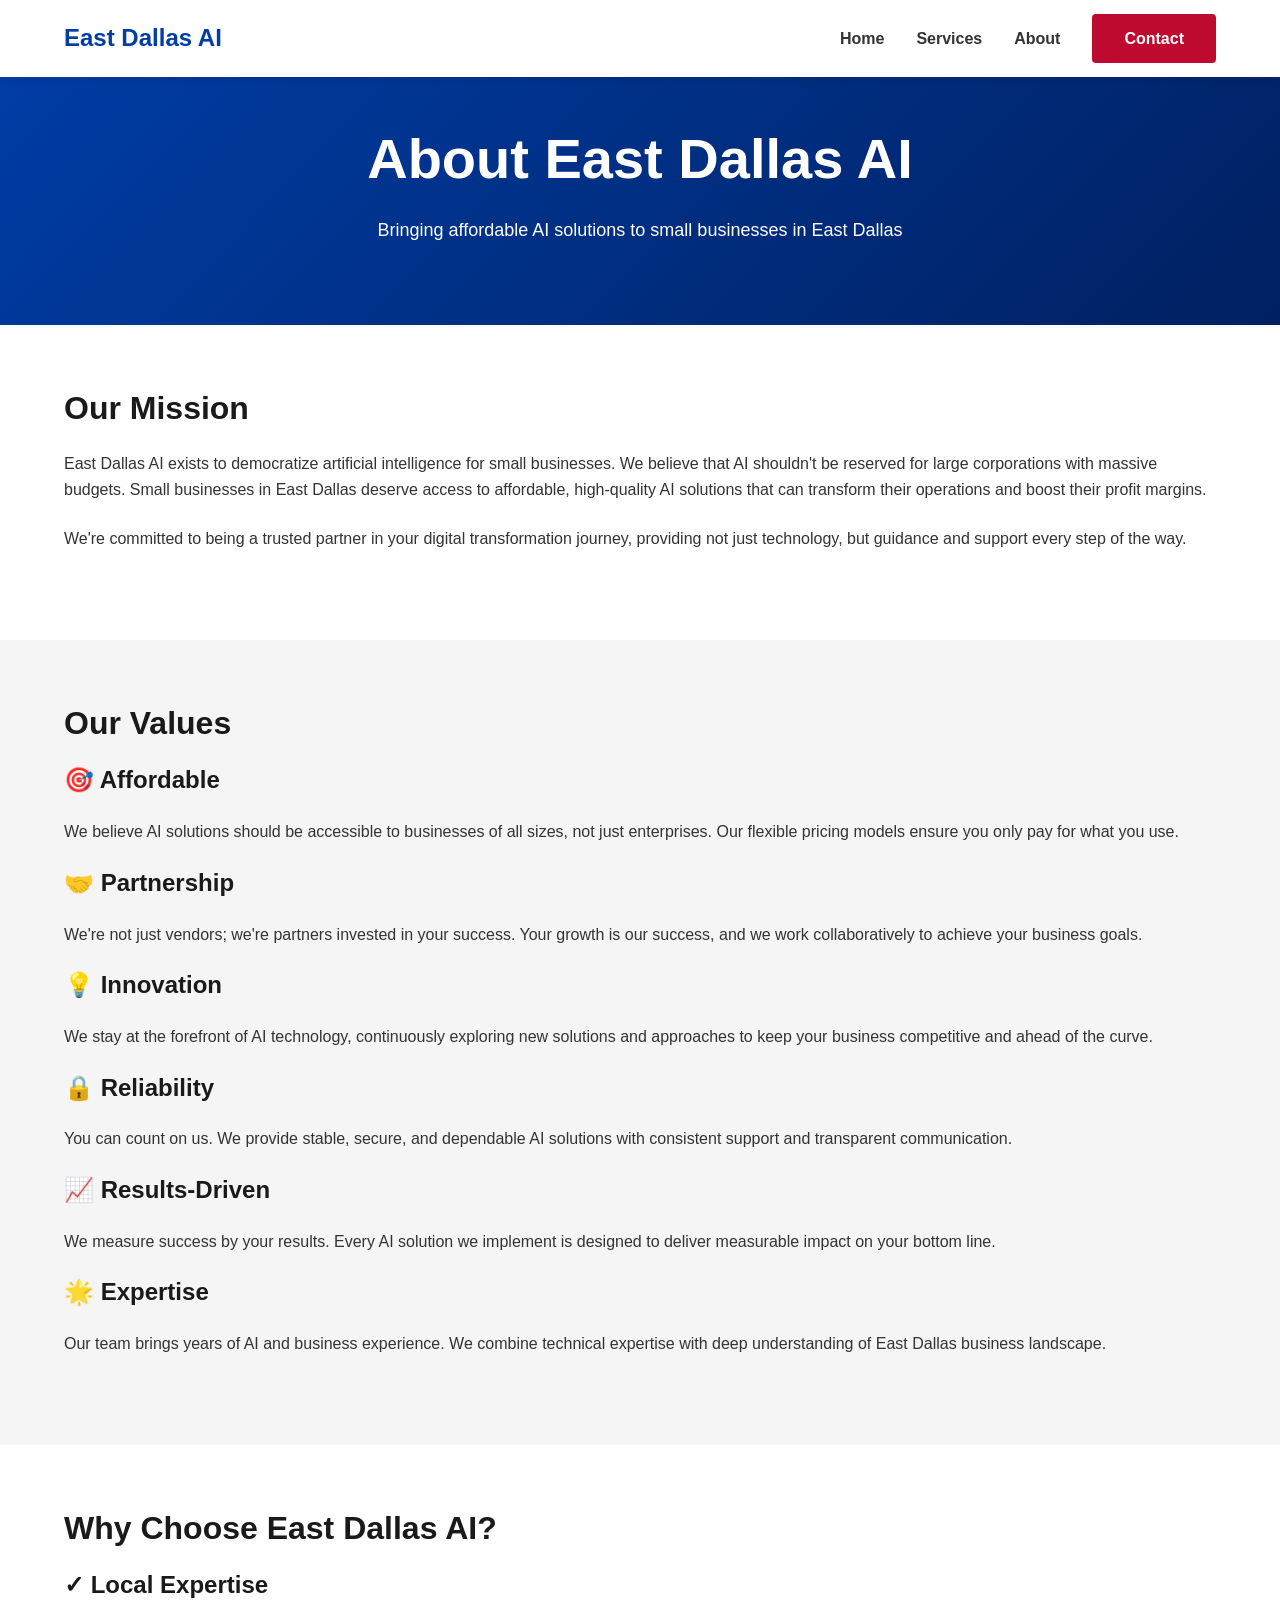
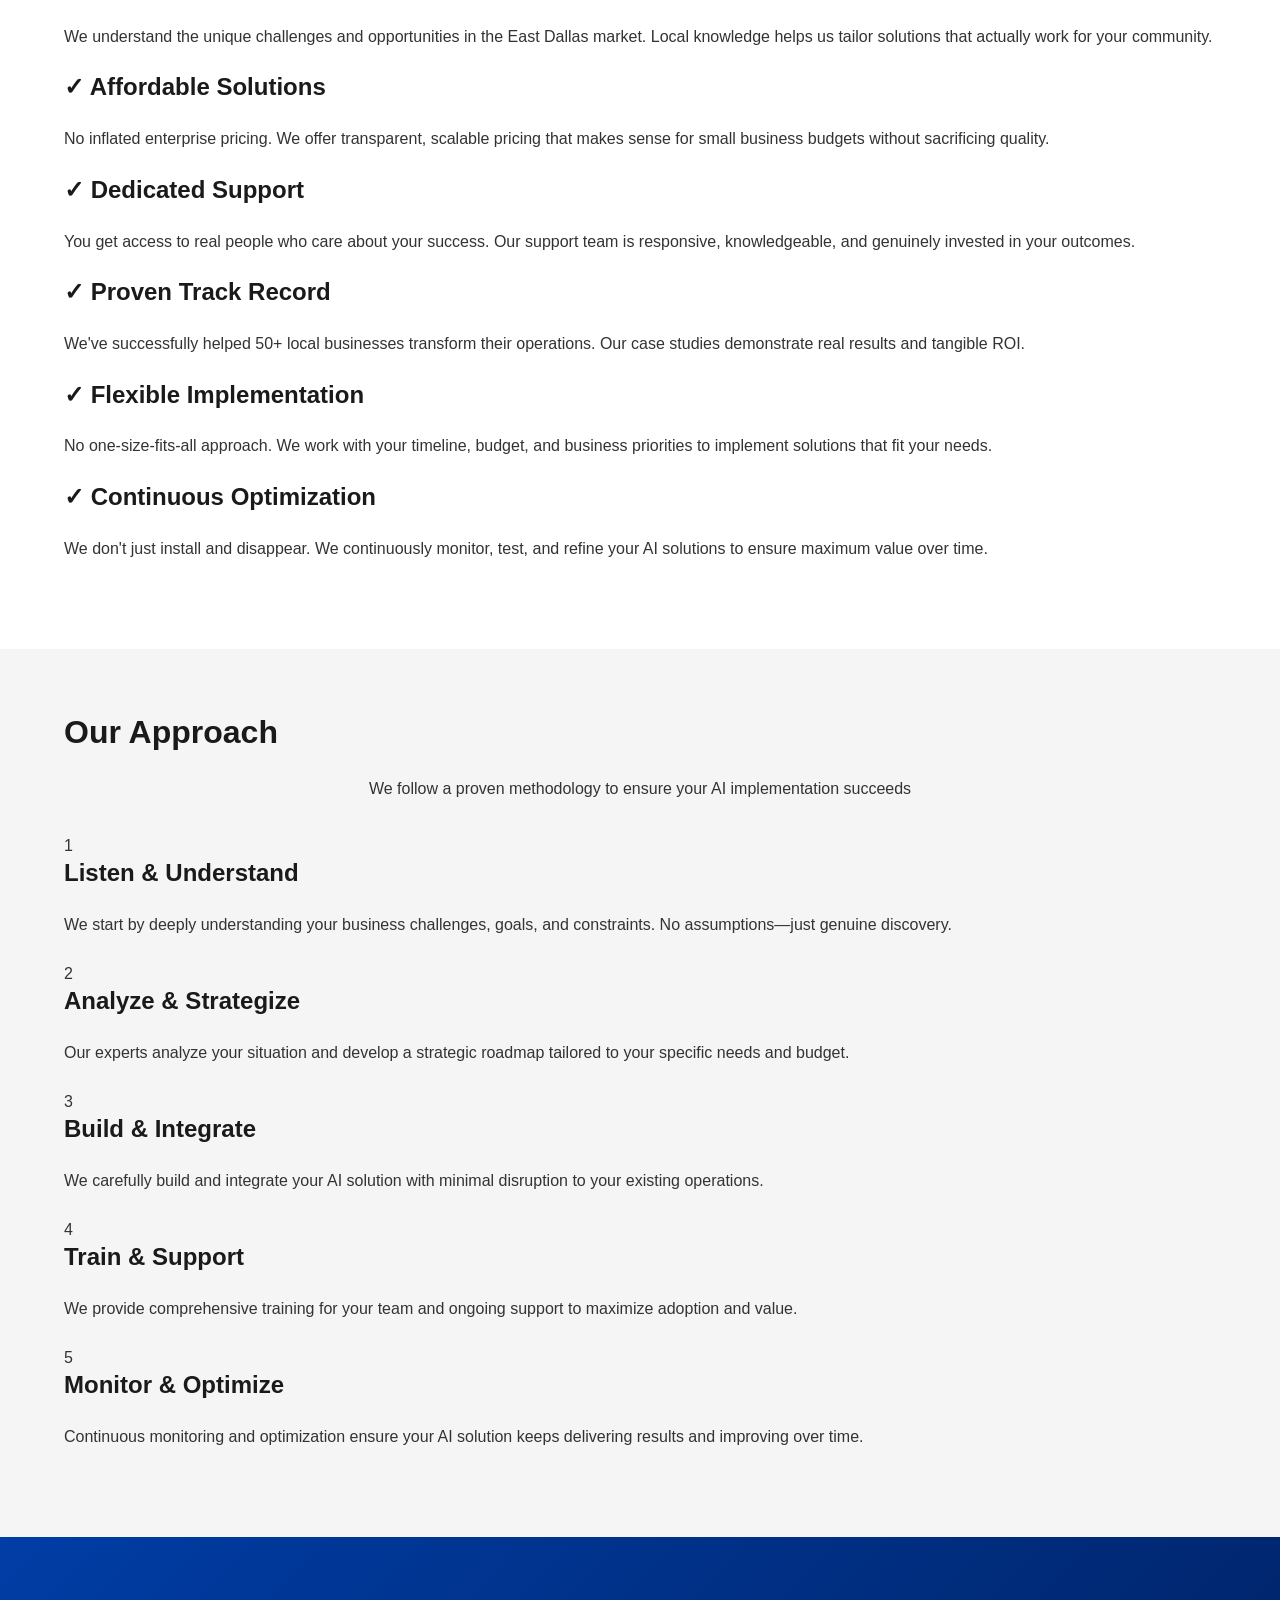
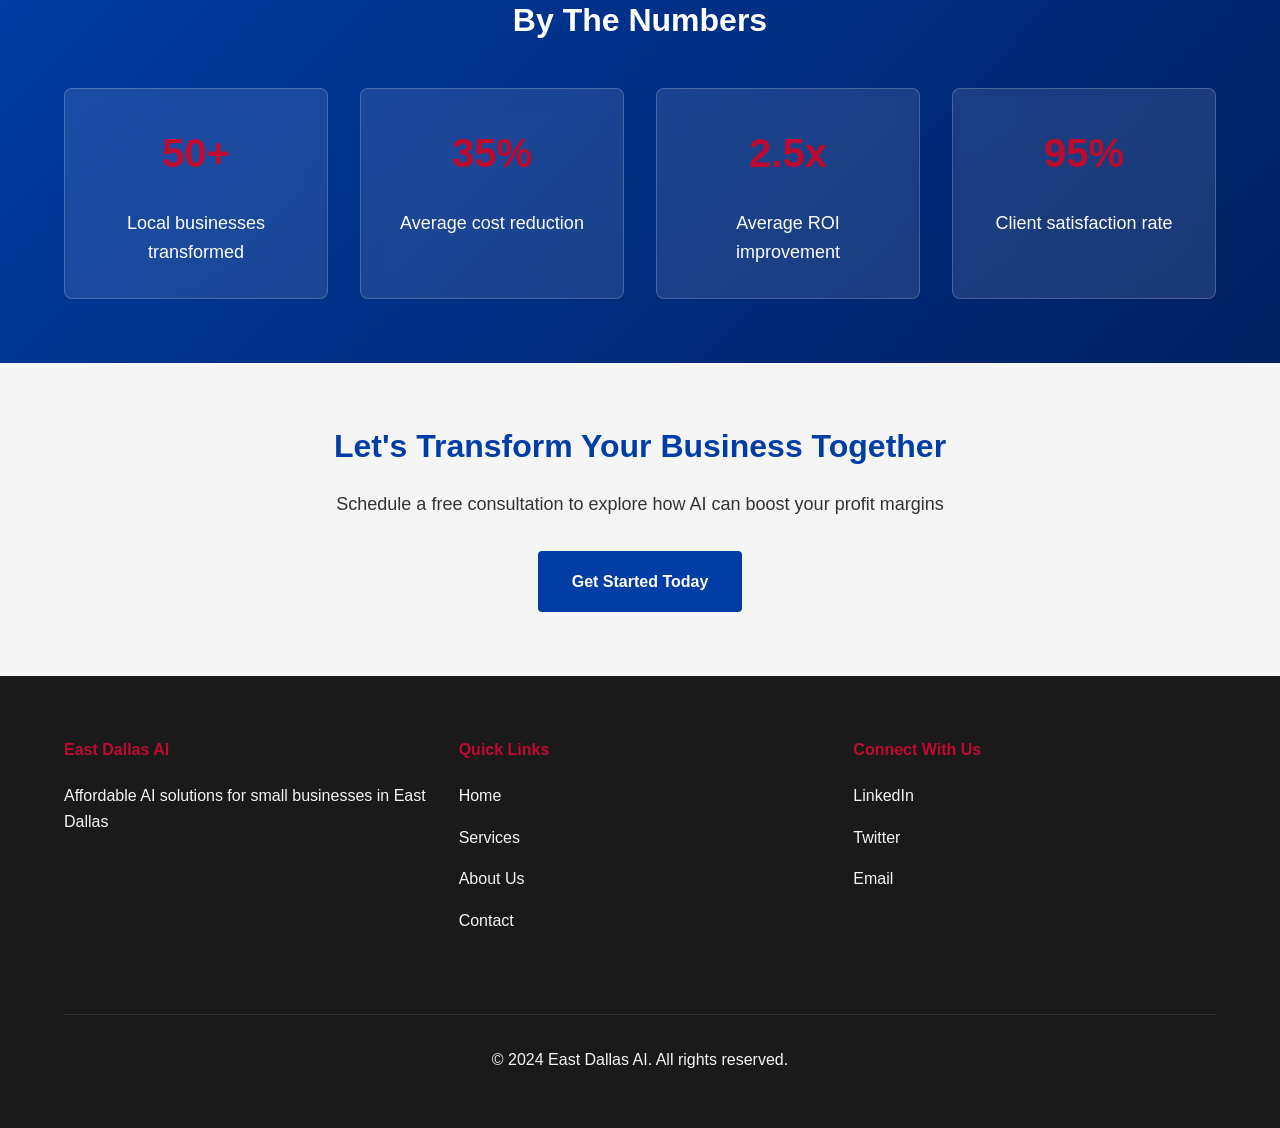
==== docs/about.html @ 92801e05 "Create About Us page with mission, values, and process" ====
<!DOCTYPE html>
<html lang="en">
<head>
    <meta charset="UTF-8">
    <meta name="viewport" content="width=device-width, initial-scale=1.0">
    <title>About Us - East Dallas AI</title>
    <link rel="stylesheet" href="styles.css">
</head>
<body>
    <!-- Navigation -->
    <nav class="navbar">
        <div class="container">
            <div class="nav-wrapper">
                <div class="logo">
                    <h1>East Dallas AI</h1>
                </div>
                <button class="mobile-toggle" id="mobileToggle">☰</button>
                <ul class="nav-links" id="navLinks">
                    <li><a href="index.html">Home</a></li>
                    <li><a href="services.html">Services</a></li>
                    <li><a href="about.html">About</a></li>
                    <li><a href="contact.html" class="cta-link">Contact</a></li>
                </ul>
            </div>
        </div>
    </nav>

    <!-- About Header -->
    <section class="hero" style="padding: 3rem 0;">
        <div class="container">
            <div class="hero-content">
                <h1>About East Dallas AI</h1>
                <p>Bringing affordable AI solutions to small businesses in East Dallas</p>
            </div>
        </div>
    </section>

    <!-- Mission Section -->
    <section class="about-section">
        <div class="container">
            <h2>Our Mission</h2>
            <p>East Dallas AI exists to democratize artificial intelligence for small businesses. We believe that AI shouldn't be reserved for large corporations with massive budgets. Small businesses in East Dallas deserve access to affordable, high-quality AI solutions that can transform their operations and boost their profit margins.</p>
            <p>We're committed to being a trusted partner in your digital transformation journey, providing not just technology, but guidance and support every step of the way.</p>
        </div>
    </section>

    <!-- Values Section -->
    <section class="about-section" style="background-color: #F5F5F5;">
        <div class="container">
            <h2>Our Values</h2>
            <div class="values-grid">
                <div class="value-card">
                    <h3>🎯 Affordable</h3>
                    <p>We believe AI solutions should be accessible to businesses of all sizes, not just enterprises. Our flexible pricing models ensure you only pay for what you use.</p>
                </div>

                <div class="value-card">
                    <h3>🤝 Partnership</h3>
                    <p>We're not just vendors; we're partners invested in your success. Your growth is our success, and we work collaboratively to achieve your business goals.</p>
                </div>

                <div class="value-card">
                    <h3>💡 Innovation</h3>
                    <p>We stay at the forefront of AI technology, continuously exploring new solutions and approaches to keep your business competitive and ahead of the curve.</p>
                </div>

                <div class="value-card">
                    <h3>🔒 Reliability</h3>
                    <p>You can count on us. We provide stable, secure, and dependable AI solutions with consistent support and transparent communication.</p>
                </div>

                <div class="value-card">
                    <h3>📈 Results-Driven</h3>
                    <p>We measure success by your results. Every AI solution we implement is designed to deliver measurable impact on your bottom line.</p>
                </div>

                <div class="value-card">
                    <h3>🌟 Expertise</h3>
                    <p>Our team brings years of AI and business experience. We combine technical expertise with deep understanding of East Dallas business landscape.</p>
                </div>
            </div>
        </div>
    </section>

    <!-- Why Choose Us Section -->
    <section class="about-section">
        <div class="container">
            <h2>Why Choose East Dallas AI?</h2>
            
            <div class="comparison-grid">
                <div class="comparison-item">
                    <h3>✓ Local Expertise</h3>
                    <p>We understand the unique challenges and opportunities in the East Dallas market. Local knowledge helps us tailor solutions that actually work for your community.</p>
                </div>

                <div class="comparison-item">
                    <h3>✓ Affordable Solutions</h3>
                    <p>No inflated enterprise pricing. We offer transparent, scalable pricing that makes sense for small business budgets without sacrificing quality.</p>
                </div>

                <div class="comparison-item">
                    <h3>✓ Dedicated Support</h3>
                    <p>You get access to real people who care about your success. Our support team is responsive, knowledgeable, and genuinely invested in your outcomes.</p>
                </div>

                <div class="comparison-item">
                    <h3>✓ Proven Track Record</h3>
                    <p>We've successfully helped 50+ local businesses transform their operations. Our case studies demonstrate real results and tangible ROI.</p>
                </div>

                <div class="comparison-item">
                    <h3>✓ Flexible Implementation</h3>
                    <p>No one-size-fits-all approach. We work with your timeline, budget, and business priorities to implement solutions that fit your needs.</p>
                </div>

                <div class="comparison-item">
                    <h3>✓ Continuous Optimization</h3>
                    <p>We don't just install and disappear. We continuously monitor, test, and refine your AI solutions to ensure maximum value over time.</p>
                </div>
            </div>
        </div>
    </section>

    <!-- Our Process Section -->
    <section class="about-section" style="background-color: #F5F5F5;">
        <div class="container">
            <h2>Our Approach</h2>
            <p style="text-align: center; margin-bottom: 2rem;">We follow a proven methodology to ensure your AI implementation succeeds</p>
            
            <div class="process-detailed">
                <div class="process-step">
                    <div class="process-number">1</div>
                    <h3>Listen & Understand</h3>
                    <p>We start by deeply understanding your business challenges, goals, and constraints. No assumptions—just genuine discovery.</p>
                </div>

                <div class="process-step">
                    <div class="process-number">2</div>
                    <h3>Analyze & Strategize</h3>
                    <p>Our experts analyze your situation and develop a strategic roadmap tailored to your specific needs and budget.</p>
                </div>

                <div class="process-step">
                    <div class="process-number">3</div>
                    <h3>Build & Integrate</h3>
                    <p>We carefully build and integrate your AI solution with minimal disruption to your existing operations.</p>
                </div>

                <div class="process-step">
                    <div class="process-number">4</div>
                    <h3>Train & Support</h3>
                    <p>We provide comprehensive training for your team and ongoing support to maximize adoption and value.</p>
                </div>

                <div class="process-step">
                    <div class="process-number">5</div>
                    <h3>Monitor & Optimize</h3>
                    <p>Continuous monitoring and optimization ensure your AI solution keeps delivering results and improving over time.</p>
                </div>
            </div>
        </div>
    </section>

    <!-- Statistics Section -->
    <section class="impact" style="background: linear-gradient(135deg, var(--color-primary) 0%, #002060 100%);">
        <div class="container">
            <h2 style="color: white; text-align: center;">By The Numbers</h2>
            
            <div class="impact-grid">
                <div class="impact-card">
                    <div class="impact-stat">50+</div>
                    <p>Local businesses transformed</p>
                </div>

                <div class="impact-card">
                    <div class="impact-stat">35%</div>
                    <p>Average cost reduction</p>
                </div>

                <div class="impact-card">
                    <div class="impact-stat">2.5x</div>
                    <p>Average ROI improvement</p>
                </div>

                <div class="impact-card">
                    <div class="impact-stat">95%</div>
                    <p>Client satisfaction rate</p>
                </div>
            </div>
        </div>
    </section>

    <!-- CTA Section -->
    <section class="cta">
        <div class="container">
            <h2>Let's Transform Your Business Together</h2>
            <p>Schedule a free consultation to explore how AI can boost your profit margins</p>
            <a href="contact.html" class="btn btn-secondary">Get Started Today</a>
        </div>
    </section>

    <!-- Footer -->
    <footer class="footer">
        <div class="container">
            <div class="footer-content">
                <div class="footer-section">
                    <h4>East Dallas AI</h4>
                    <p>Affordable AI solutions for small businesses in East Dallas</p>
                </div>

                <div class="footer-section">
                    <h4>Quick Links</h4>
                    <ul>
                        <li><a href="index.html">Home</a></li>
                        <li><a href="services.html">Services</a></li>
                        <li><a href="about.html">About Us</a></li>
                        <li><a href="contact.html">Contact</a></li>
                    </ul>
                </div>

                <div class="footer-section">
                    <h4>Connect With Us</h4>
                    <ul>
                        <li><a href="#">LinkedIn</a></li>
                        <li><a href="#">Twitter</a></li>
                        <li><a href="#">Email</a></li>
                    </ul>
                </div>
            </div>
            <div class="footer-bottom">
                <p>&copy; 2024 East Dallas AI. All rights reserved.</p>
            </div>
        </div>
    </footer>

    <script src="script.js"></script>
</body>
</html>
---- docs/styles.css ----
/* ===========================
   Global Styles & Variables
   =========================== */

:root {
    --color-primary: #003DA5;      /* Texas Blue */
    --color-accent: #BF0A30;       /* Texas Red */
    --color-light: #F5F5F5;        /* Off White */
    --color-white: #FFFFFF;
    --color-dark: #1A1A1A;
    --color-text: #333333;
    --color-border: #E0E0E0;
    
    --spacing-xs: 0.5rem;
    --spacing-sm: 1rem;
    --spacing-md: 1.5rem;
    --spacing-lg: 2rem;
    --spacing-xl: 3rem;
    --spacing-2xl: 4rem;
    
    --font-sans: -apple-system, BlinkMacSystemFont, 'Segoe UI', Roboto, 'Helvetica Neue', Arial, sans-serif;
    --font-size-sm: 0.875rem;
    --font-size-base: 1rem;
    --font-size-lg: 1.125rem;
    --font-size-xl: 1.5rem;
    --font-size-2xl: 2rem;
    --font-size-3xl: 2.5rem;
    
    --transition: all 0.3s ease;
}

* {
    margin: 0;
    padding: 0;
    box-sizing: border-box;
}

html {
    scroll-behavior: smooth;
}

body {
    font-family: var(--font-sans);
    font-size: var(--font-size-base);
    line-height: 1.6;
    color: var(--color-text);
    background-color: var(--color-white);
}

/* ===========================
   Typography
   =========================== */

h1, h2, h3, h4, h5, h6 {
    font-weight: 700;
    line-height: 1.2;
    margin-bottom: var(--spacing-md);
    color: var(--color-dark);
}

h1 {
    font-size: var(--font-size-3xl);
}

h2 {
    font-size: var(--font-size-2xl);
}

h3 {
    font-size: var(--font-size-xl);
}

p {
    margin-bottom: var(--spacing-md);
}

a {
    color: var(--color-primary);
    text-decoration: none;
    transition: var(--transition);
}

a:hover {
    color: var(--color-accent);
}

/* ===========================
   Container & Layout
   =========================== */

.container {
    max-width: 1200px;
    margin: 0 auto;
    padding: 0 var(--spacing-md);
}

/* ===========================
   Navigation
   =========================== */

.navbar {
    background-color: var(--color-white);
    box-shadow: 0 2px 8px rgba(0, 0, 0, 0.1);
    position: sticky;
    top: 0;
    z-index: 1000;
}

.nav-wrapper {
    display: flex;
    justify-content: space-between;
    align-items: center;
    padding: var(--spacing-md) 0;
}

.logo h1 {
    font-size: var(--font-size-xl);
    color: var(--color-primary);
    margin: 0;
}

.nav-links {
    display: flex;
    list-style: none;
    gap: var(--spacing-lg);
}

.nav-links a {
    font-weight: 600;
    color: var(--color-text);
    transition: var(--transition);
}

.nav-links a:hover {
    color: var(--color-primary);
}

.nav-links .cta-link {
    background-color: var(--color-accent);
    color: var(--color-white);
    padding: var(--spacing-sm) var(--spacing-lg);
    border-radius: 4px;
    transition: var(--transition);
}

.nav-links .cta-link:hover {
    background-color: var(--color-primary);
    color: var(--color-white);
}

.mobile-toggle {
    display: none;
    background: none;
    border: none;
    font-size: var(--font-size-xl);
    cursor: pointer;
    color: var(--color-primary);
}

/* ===========================
   Hero Section
   =========================== */

.hero {
    background: linear-gradient(135deg, var(--color-primary) 0%, #002060 100%);
    color: var(--color-white);
    padding: var(--spacing-2xl) 0;
    text-align: center;
}

.hero-content h1 {
    color: var(--color-white);
    margin-bottom: var(--spacing-md);
    font-size: clamp(var(--font-size-2xl), 5vw, 3.5rem);
}

.hero-content p {
    font-size: var(--font-size-lg);
    margin-bottom: var(--spacing-lg);
    max-width: 600px;
    margin-left: auto;
    margin-right: auto;
}

/* ===========================
   Buttons
   =========================== */

.btn {
    display: inline-block;
    padding: var(--spacing-sm) var(--spacing-lg);
    border-radius: 4px;
    font-weight: 600;
    transition: var(--transition);
    cursor: pointer;
    border: 2px solid transparent;
    text-align: center;
}

.btn-primary {
    background-color: var(--color-accent);
    color: var(--color-white);
}

.btn-primary:hover {
    background-color: #A00828;
    transform: translateY(-2px);
}

.btn-secondary {
    background-color: var(--color-primary);
    color: var(--color-white);
}

.btn-secondary:hover {
    background-color: #002060;
    transform: translateY(-2px);
}

.btn-outline {
    border: 2px solid var(--color-primary);
    color: var(--color-primary);
    background-color: transparent;
}

.btn-outline:hover {
    background-color: var(--color-primary);
    color: var(--color-white);
}

/* ===========================
   Sections
   =========================== */

section {
    padding: var(--spacing-2xl) 0;
}

.section-subtitle {
    font-size: var(--font-size-lg);
    color: var(--color-primary);
    text-align: center;
    margin-bottom: var(--spacing-xl);
}

/* ===========================
   Solutions Section
   =========================== */

.solutions {
    background-color: var(--color-light);
}

.solutions h2 {
    text-align: center;
}

.solutions-grid {
    display: grid;
    grid-template-columns: repeat(auto-fit, minmax(260px, 1fr));
    gap: var(--spacing-lg);
    margin-top: var(--spacing-xl);
}

.solution-card {
    background-color: var(--color-white);
    padding: var(--spacing-lg);
    border-radius: 8px;
    box-shadow: 0 4px 12px rgba(0, 0, 0, 0.08);
    transition: var(--transition);
    border-top: 4px solid var(--color-primary);
}

.solution-card:hover {
    box-shadow: 0 8px 20px rgba(0, 0, 0, 0.12);
    transform: translateY(-4px);
}

.card-icon {
    font-size: 3rem;
    margin-bottom: var(--spacing-md);
}

.solution-card h3 {
    color: var(--color-primary);
}

.solution-card a {
    color: var(--color-accent);
    font-weight: 600;
    display: inline-block;
    margin-top: var(--spacing-md);
}

.solution-card a:hover {
    color: var(--color-primary);
}

/* ===========================
   How It Works Section
   =========================== */

.how-it-works {
    background-color: var(--color-white);
}

.how-it-works h2 {
    text-align: center;
}

.process-steps {
    display: flex;
    flex-wrap: wrap;
    justify-content: center;
    align-items: center;
    gap: var(--spacing-lg);
    margin-top: var(--spacing-xl);
}

.step {
    flex: 1;
    min-width: 200px;
    max-width: 250px;
    text-align: center;
    padding: var(--spacing-lg);
}

.step-number {
    display: inline-flex;
    align-items: center;
    justify-content: center;
    width: 60px;
    height: 60px;
    background-color: var(--color-primary);
    color: var(--color-white);
    border-radius: 50%;
    font-size: var(--font-size-2xl);
    font-weight: 700;
    margin-bottom: var(--spacing-md);
}

.step h3 {
    color: var(--color-primary);
    margin-bottom: var(--spacing-md);
}

.step-arrow {
    font-size: 2rem;
    color: var(--color-primary);
    display: none;
}

/* ===========================
   Impact Section
   =========================== */

.impact {
    background: linear-gradient(135deg, var(--color-primary) 0%, #002060 100%);
    color: var(--color-white);
}

.impact h2 {
    color: var(--color-white);
    text-align: center;
}

.impact .section-subtitle {
    color: var(--color-light);
}

.impact-grid {
    display: grid;
    grid-template-columns: repeat(auto-fit, minmax(220px, 1fr));
    gap: var(--spacing-lg);
    margin-top: var(--spacing-xl);
}

.impact-card {
    background-color: rgba(255, 255, 255, 0.1);
    padding: var(--spacing-lg);
    border-radius: 8px;
    text-align: center;
    border: 1px solid rgba(255, 255, 255, 0.2);
    backdrop-filter: blur(10px);
}

.impact-stat {
    font-size: 2.5rem;
    font-weight: 700;
    color: var(--color-accent);
    margin-bottom: var(--spacing-md);
}

.impact-card p {
    font-size: var(--font-size-lg);
    margin-bottom: 0;
}

/* ===========================
   CTA Section
   =========================== */

.cta {
    background-color: var(--color-light);
    text-align: center;
    padding: var(--spacing-2xl) 0;
}

.cta h2 {
    color: var(--color-primary);
}

.cta p {
    font-size: var(--font-size-lg);
    color: var(--color-text);
    margin-bottom: var(--spacing-lg);
}

/* ===========================
   Footer
   =========================== */

.footer {
    background-color: var(--color-dark);
    color: var(--color-light);
    padding: var(--spacing-2xl) 0 var(--spacing-lg);
}

.footer-content {
    display: grid;
    grid-template-columns: repeat(auto-fit, minmax(200px, 1fr));
    gap: var(--spacing-lg);
    margin-bottom: var(--spacing-2xl);
}

.footer-section h4 {
    color: var(--color-accent);
    margin-bottom: var(--spacing-md);
}

.footer-section ul {
    list-style: none;
}

.footer-section ul li {
    margin-bottom: var(--spacing-sm);
}

.footer-section a {
    color: var(--color-light);
    transition: var(--transition);
}

.footer-section a:hover {
    color: var(--color-accent);
}

.footer-bottom {
    border-top: 1px solid rgba(255, 255, 255, 0.1);
    padding-top: var(--spacing-lg);
    text-align: center;
    color: var(--color-light);
}

/* ===========================
   Forms
   =========================== */

.form-group {
    margin-bottom: var(--spacing-lg);
}

.form-group label {
    display: block;
    margin-bottom: var(--spacing-sm);
    font-weight: 600;
    color: var(--color-primary);
}

.form-group input,
.form-group textarea,
.form-group select {
    width: 100%;
    padding: var(--spacing-sm);
    border: 1px solid var(--color-border);
    border-radius: 4px;
    font-family: var(--font-sans);
    font-size: var(--font-size-base);
    transition: var(--transition);
}

.form-group input:focus,
.form-group textarea:focus,
.form-group select:focus {
    outline: none;
    border-color: var(--color-primary);
    box-shadow: 0 0 0 3px rgba(0, 61, 165, 0.1);
}

.form-group textarea {
    resize: vertical;
    min-height: 120px;
}

.form-container {
    max-width: 600px;
    margin: 0 auto;
}

/* ===========================
   Responsive Design
   =========================== */

@media (max-width: 768px) {
    .mobile-toggle {
        display: block;
    }

    .nav-links {
        display: none;
        position: absolute;
        top: 70px;
        left: 0;
        right: 0;
        flex-direction: column;
        background-color: var(--color-white);
        padding: var(--spacing-lg);
        box-shadow: 0 4px 12px rgba(0, 0, 0, 0.1);
        gap: var(--spacing-md);
    }

    .nav-links.active {
        display: flex;
    }

    .nav-links li {
        width: 100%;
    }

    .nav-links a {
        display: block;
        padding: var(--spacing-sm);
    }

    .nav-links .cta-link {
        text-align: center;
    }

    .hero-content h1 {
        font-size: var(--font-size-2xl);
    }

    .hero-content p {
        font-size: var(--font-size-base);
    }

    .process-steps {
        flex-direction: column;
    }

    .step-arrow {
        display: none;
    }

    .step {
        min-width: 100%;
        max-width: 100%;
    }

    section {
        padding: var(--spacing-xl) 0;
    }

    h1 {
        font-size: var(--font-size-2xl);
    }

    h2 {
        font-size: var(--font-size-xl);
    }
}

@media (max-width: 480px) {
    .container {
        padding: 0 var(--spacing-sm);
    }

    .solutions-grid {
        grid-template-columns: 1fr;
    }

    .impact-grid {
        grid-template-columns: 1fr;
    }

    .footer-content {
        grid-template-columns: 1fr;
    }
}
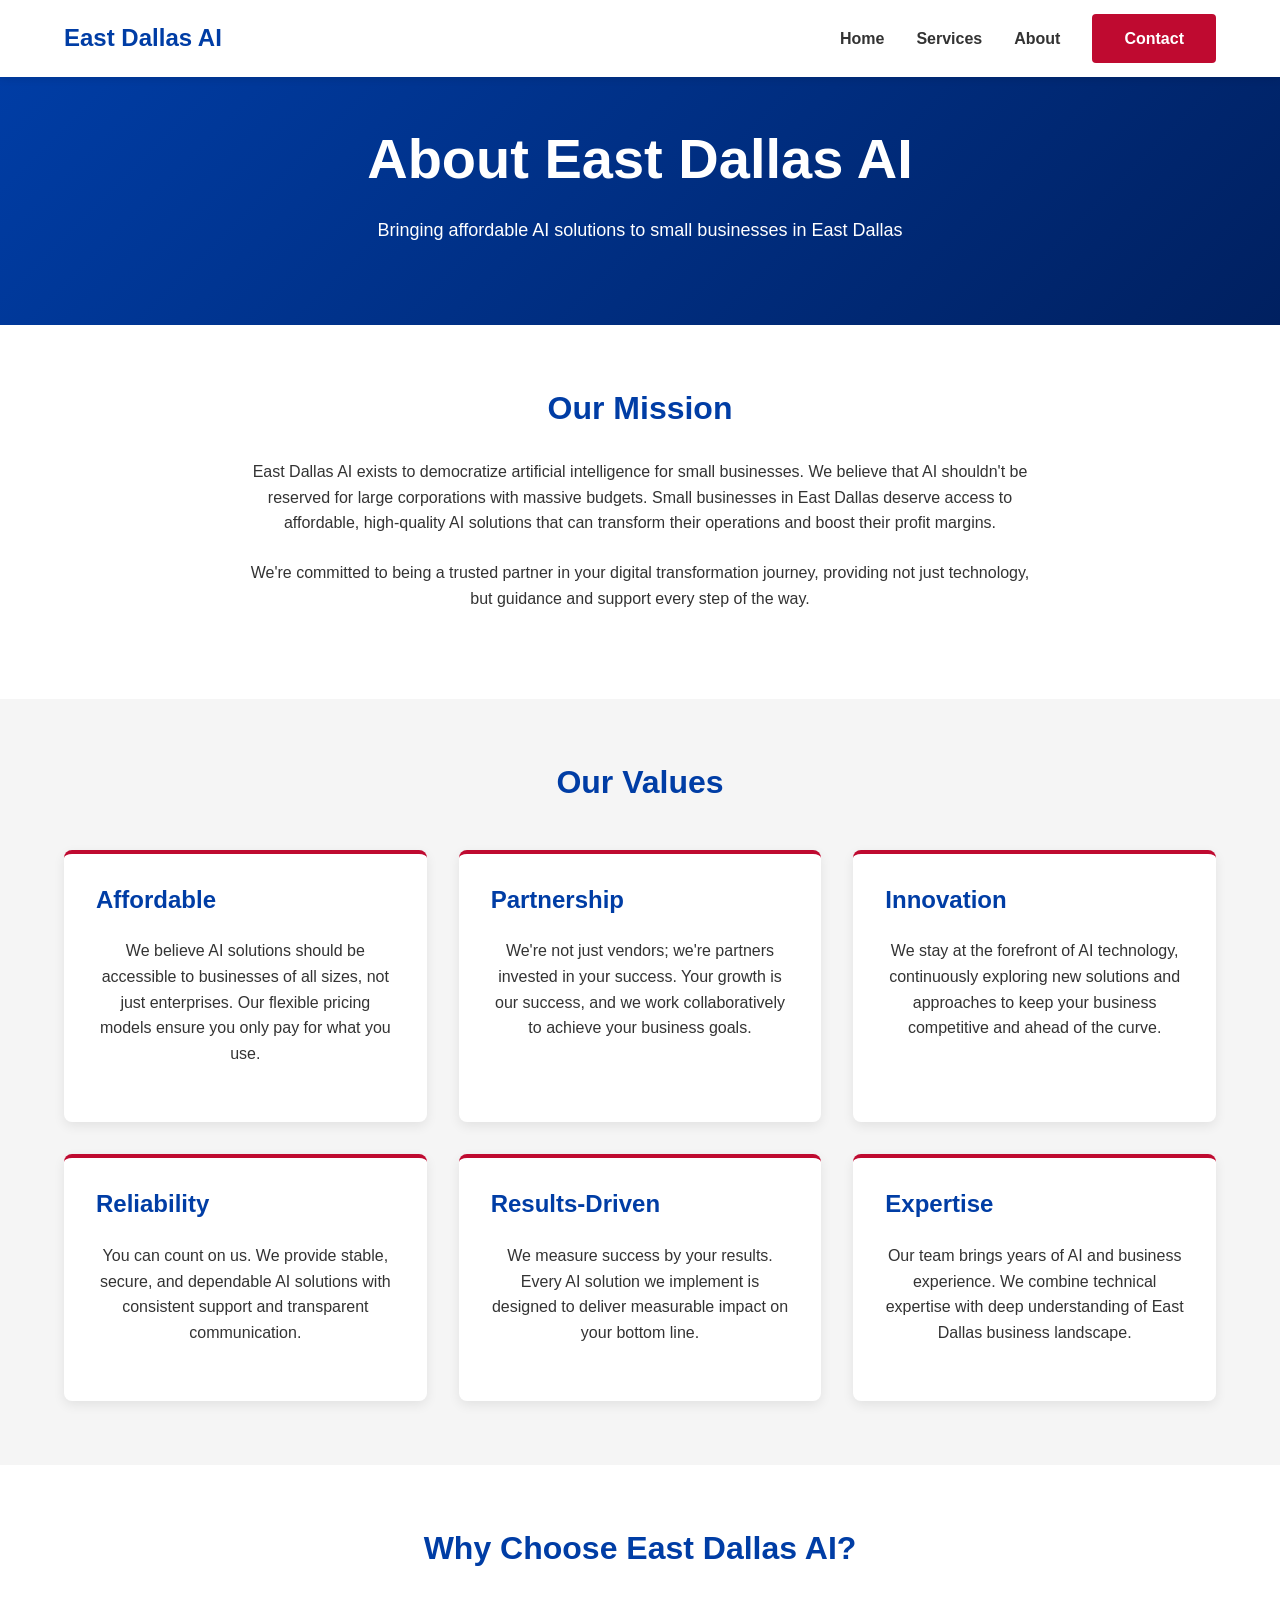
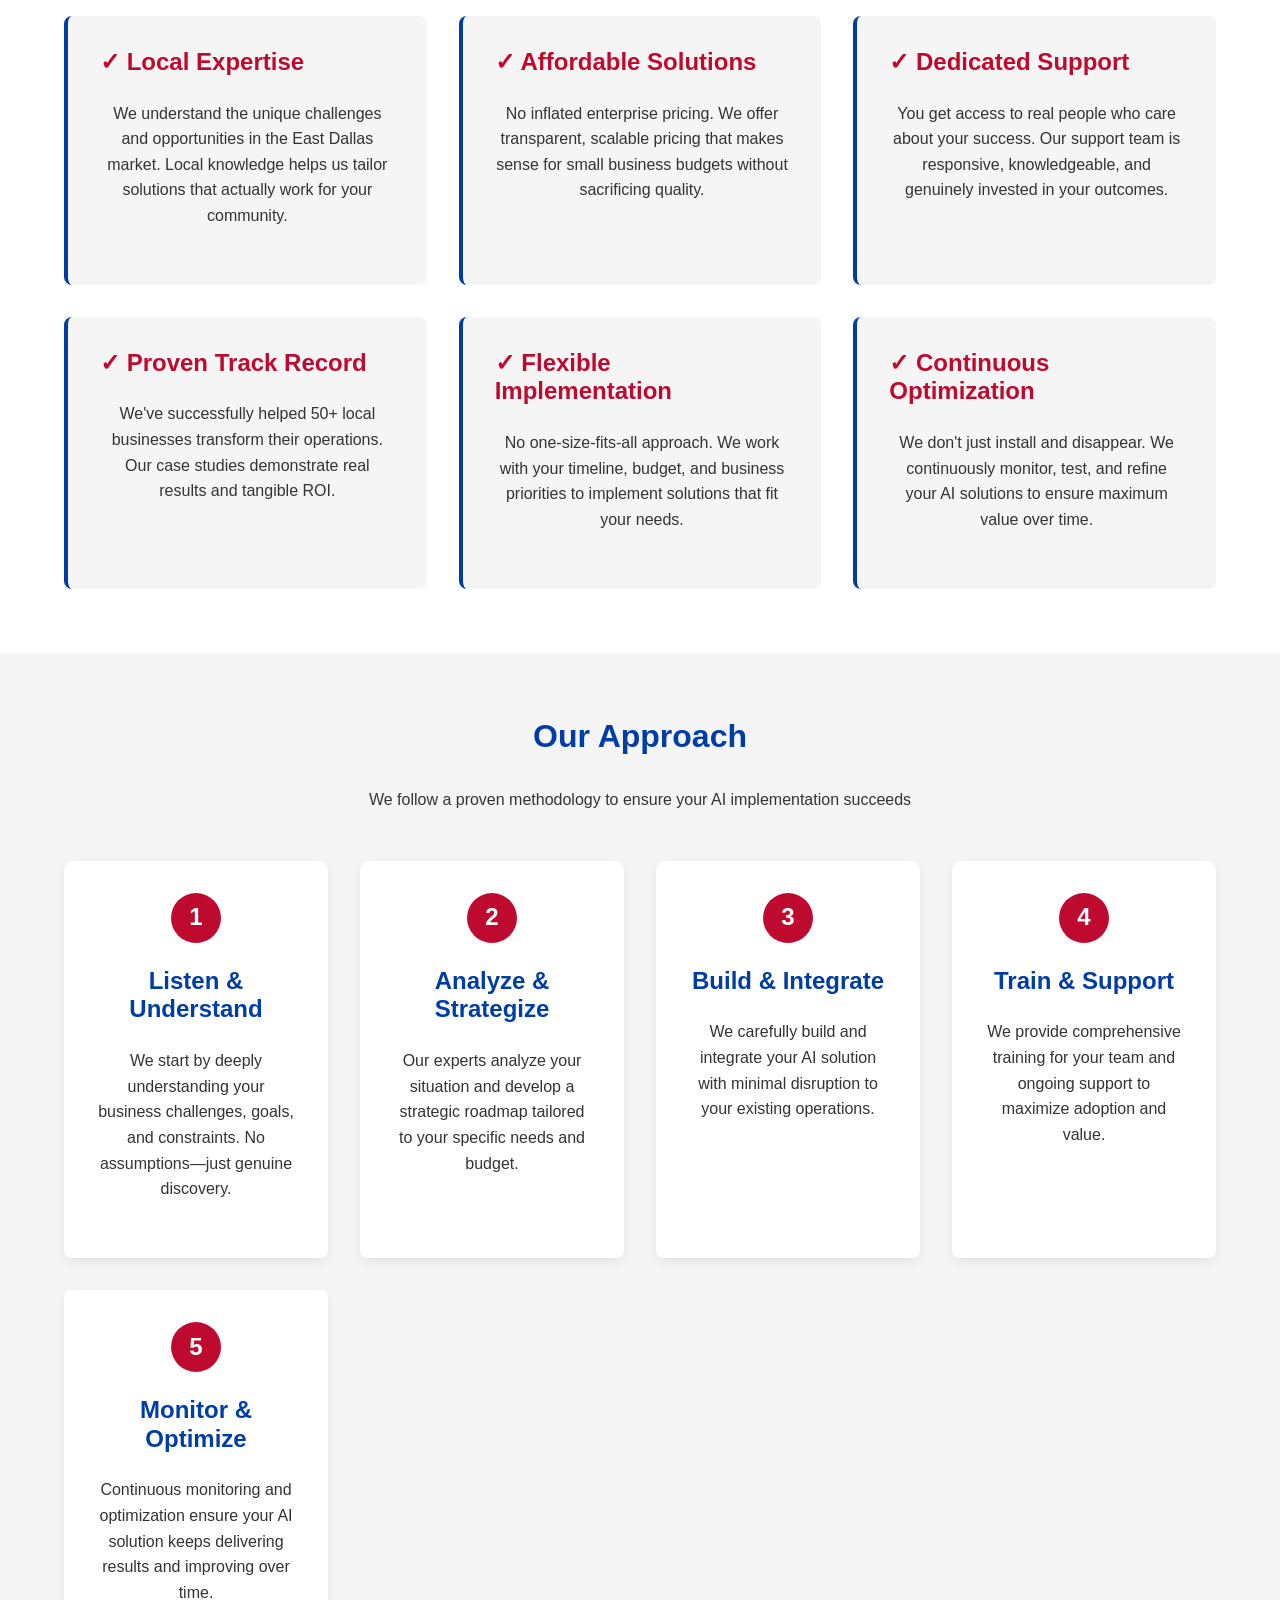
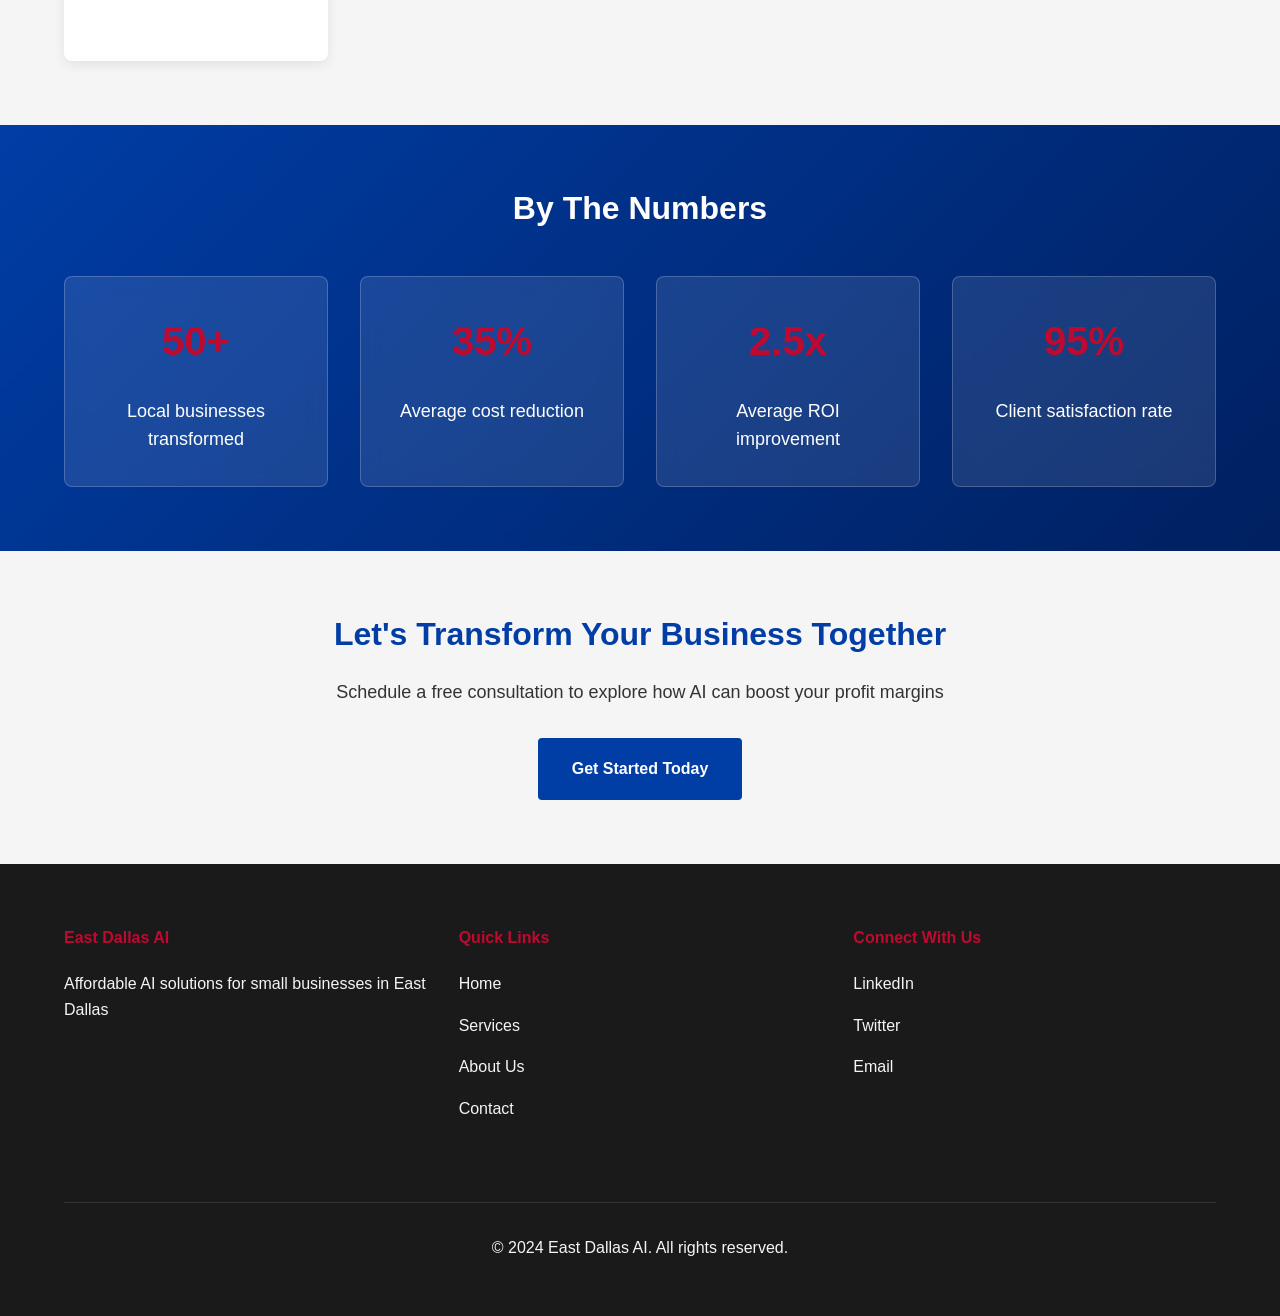
==== commit 6cb880a6: "Remove emoji icons from about page value cards and process steps" ====
--- a/docs/about.html
+++ b/docs/about.html
@@ -50,32 +50,32 @@
             <h2>Our Values</h2>
             <div class="values-grid">
                 <div class="value-card">
-                    <h3>🎯 Affordable</h3>
+                    <h3>Affordable</h3>
                     <p>We believe AI solutions should be accessible to businesses of all sizes, not just enterprises. Our flexible pricing models ensure you only pay for what you use.</p>
                 </div>
 
                 <div class="value-card">
-                    <h3>🤝 Partnership</h3>
+                    <h3>Partnership</h3>
                     <p>We're not just vendors; we're partners invested in your success. Your growth is our success, and we work collaboratively to achieve your business goals.</p>
                 </div>
 
                 <div class="value-card">
-                    <h3>💡 Innovation</h3>
+                    <h3>Innovation</h3>
                     <p>We stay at the forefront of AI technology, continuously exploring new solutions and approaches to keep your business competitive and ahead of the curve.</p>
                 </div>
 
                 <div class="value-card">
-                    <h3>🔒 Reliability</h3>
+                    <h3>Reliability</h3>
                     <p>You can count on us. We provide stable, secure, and dependable AI solutions with consistent support and transparent communication.</p>
                 </div>
 
                 <div class="value-card">
-                    <h3>📈 Results-Driven</h3>
+                    <h3>Results-Driven</h3>
                     <p>We measure success by your results. Every AI solution we implement is designed to deliver measurable impact on your bottom line.</p>
                 </div>
 
                 <div class="value-card">
-                    <h3>🌟 Expertise</h3>
+                    <h3>Expertise</h3>
                     <p>Our team brings years of AI and business experience. We combine technical expertise with deep understanding of East Dallas business landscape.</p>
                 </div>
             </div>
--- a/docs/styles.css
+++ b/docs/styles.css
@@ -507,6 +507,401 @@
     margin: 0 auto;
 }
 
+.checkbox-group {
+    display: flex;
+    flex-direction: column;
+    gap: var(--spacing-md);
+}
+
+.checkbox-label {
+    display: flex;
+    align-items: center;
+    font-weight: 400;
+    color: var(--color-text);
+    cursor: pointer;
+}
+
+.checkbox-label input {
+    width: auto;
+    margin-right: var(--spacing-sm);
+    margin-bottom: 0;
+    cursor: pointer;
+}
+
+.form-note {
+    font-size: var(--font-size-sm);
+    color: #666;
+    margin-top: var(--spacing-md);
+}
+
+/* ===========================
+   Contact Page Styles
+   =========================== */
+
+.contact-section {
+    background-color: var(--color-white);
+}
+
+.contact-wrapper {
+    display: grid;
+    grid-template-columns: 1fr 1fr;
+    gap: var(--spacing-2xl);
+    margin-top: var(--spacing-xl);
+}
+
+.contact-info h2 {
+    color: var(--color-primary);
+    margin-bottom: var(--spacing-lg);
+}
+
+.info-item {
+    margin-bottom: var(--spacing-2xl);
+}
+
+.info-item h3 {
+    color: var(--color-accent);
+    font-size: var(--font-size-lg);
+    margin-bottom: var(--spacing-md);
+}
+
+.info-item p {
+    margin-bottom: 0;
+    line-height: 1.8;
+}
+
+.info-item a {
+    color: var(--color-primary);
+}
+
+.info-item a:hover {
+    color: var(--color-accent);
+}
+
+.social-links {
+    display: flex;
+    gap: var(--spacing-md);
+}
+
+.social-link {
+    display: inline-block;
+    padding: var(--spacing-sm) var(--spacing-lg);
+    background-color: var(--color-light);
+    border-radius: 4px;
+    transition: var(--transition);
+}
+
+.social-link:hover {
+    background-color: var(--color-primary);
+    color: var(--color-white);
+}
+
+.contact-form-wrapper h2 {
+    color: var(--color-primary);
+    margin-bottom: var(--spacing-md);
+}
+
+.contact-form-wrapper p {
+    margin-bottom: var(--spacing-lg);
+}
+
+/* ===========================
+   Services Page Styles
+   =========================== */
+
+.services-detail {
+    background-color: var(--color-white);
+}
+
+.service-item {
+    margin-bottom: var(--spacing-2xl);
+    padding: var(--spacing-2xl);
+    background-color: var(--color-light);
+    border-radius: 8px;
+}
+
+.service-header {
+    display: flex;
+    align-items: center;
+    gap: var(--spacing-lg);
+    margin-bottom: var(--spacing-lg);
+}
+
+.service-icon {
+    font-size: 3rem;
+    flex-shrink: 0;
+}
+
+.service-item h2 {
+    color: var(--color-primary);
+    margin-bottom: 0;
+}
+
+.service-content h3 {
+    color: var(--color-accent);
+    margin-top: var(--spacing-lg);
+    margin-bottom: var(--spacing-md);
+    font-size: var(--font-size-lg);
+}
+
+.service-features {
+    list-style: none;
+    margin-bottom: var(--spacing-lg);
+}
+
+.service-features li {
+    padding: var(--spacing-sm) 0;
+    padding-left: var(--spacing-lg);
+    position: relative;
+}
+
+.service-features li:before {
+    content: "✓";
+    position: absolute;
+    left: 0;
+    color: var(--color-accent);
+    font-weight: bold;
+}
+
+.service-divider {
+    border: none;
+    border-top: 2px solid var(--color-border);
+    margin: var(--spacing-xl) 0;
+}
+
+.implementation {
+    background-color: var(--color-light);
+}
+
+.implementation-grid {
+    display: grid;
+    grid-template-columns: repeat(auto-fit, minmax(250px, 1fr));
+    gap: var(--spacing-lg);
+    margin-top: var(--spacing-xl);
+}
+
+.impl-card {
+    background-color: var(--color-white);
+    padding: var(--spacing-lg);
+    border-radius: 8px;
+    border-left: 4px solid var(--color-accent);
+    box-shadow: 0 4px 12px rgba(0, 0, 0, 0.08);
+}
+
+.impl-card h3 {
+    color: var(--color-primary);
+    margin-bottom: var(--spacing-md);
+}
+
+.pricing {
+    background-color: var(--color-white);
+}
+
+.pricing-grid {
+    display: grid;
+    grid-template-columns: repeat(auto-fit, minmax(300px, 1fr));
+    gap: var(--spacing-lg);
+    margin-top: var(--spacing-xl);
+}
+
+.pricing-card {
+    background-color: var(--color-light);
+    padding: var(--spacing-2xl);
+    border-radius: 8px;
+    border: 2px solid var(--color-border);
+    text-align: center;
+    transition: var(--transition);
+    position: relative;
+}
+
+.pricing-card:hover {
+    transform: translateY(-8px);
+    box-shadow: 0 12px 32px rgba(0, 0, 0, 0.12);
+}
+
+.pricing-card.featured {
+    border-color: var(--color-accent);
+    background: linear-gradient(135deg, var(--color-light) 0%, rgba(191, 10, 48, 0.05) 100%);
+}
+
+.pricing-card h3 {
+    color: var(--color-primary);
+    margin-bottom: var(--spacing-md);
+}
+
+.price {
+    font-size: 2.5rem;
+    font-weight: 700;
+    color: var(--color-accent);
+    margin-bottom: var(--spacing-sm);
+}
+
+.price span {
+    font-size: 1rem;
+    color: var(--color-text);
+}
+
+.badge {
+    position: absolute;
+    top: -12px;
+    left: 50%;
+    transform: translateX(-50%);
+    background-color: var(--color-accent);
+    color: var(--color-white);
+    padding: var(--spacing-xs) var(--spacing-lg);
+    border-radius: 20px;
+    font-size: var(--font-size-sm);
+    font-weight: 600;
+}
+
+.pricing-features {
+    list-style: none;
+    margin: var(--spacing-lg) 0;
+    text-align: left;
+}
+
+.pricing-features li {
+    padding: var(--spacing-sm) 0;
+    border-bottom: 1px solid var(--color-border);
+}
+
+.pricing-features li:last-child {
+    border-bottom: none;
+}
+
+/* ===========================
+   About Page Styles
+   =========================== */
+
+.about-section {
+    background-color: var(--color-white);
+}
+
+.about-section h2 {
+    color: var(--color-primary);
+    text-align: center;
+    margin-bottom: var(--spacing-lg);
+}
+
+.about-section p {
+    max-width: 800px;
+    margin-left: auto;
+    margin-right: auto;
+    text-align: center;
+}
+
+.values-grid {
+    display: grid;
+    grid-template-columns: repeat(auto-fit, minmax(300px, 1fr));
+    gap: var(--spacing-lg);
+    margin-top: var(--spacing-xl);
+}
+
+.value-card {
+    background-color: var(--color-white);
+    padding: var(--spacing-lg);
+    border-radius: 8px;
+    box-shadow: 0 4px 12px rgba(0, 0, 0, 0.08);
+    border-top: 4px solid var(--color-accent);
+    transition: var(--transition);
+}
+
+.value-card:hover {
+    transform: translateY(-4px);
+    box-shadow: 0 8px 20px rgba(0, 0, 0, 0.12);
+}
+
+.value-card h3 {
+    color: var(--color-primary);
+    margin-bottom: var(--spacing-md);
+}
+
+.comparison-grid {
+    display: grid;
+    grid-template-columns: repeat(auto-fit, minmax(280px, 1fr));
+    gap: var(--spacing-lg);
+    margin-top: var(--spacing-xl);
+}
+
+.comparison-item {
+    background-color: var(--color-light);
+    padding: var(--spacing-lg);
+    border-radius: 8px;
+    border-left: 4px solid var(--color-primary);
+}
+
+.comparison-item h3 {
+    color: var(--color-accent);
+    margin-bottom: var(--spacing-md);
+}
+
+.process-detailed {
+    display: grid;
+    grid-template-columns: repeat(auto-fit, minmax(240px, 1fr));
+    gap: var(--spacing-lg);
+    margin-top: var(--spacing-xl);
+}
+
+.process-step {
+    background-color: var(--color-white);
+    padding: var(--spacing-lg);
+    border-radius: 8px;
+    text-align: center;
+    box-shadow: 0 4px 12px rgba(0, 0, 0, 0.08);
+}
+
+.process-number {
+    display: inline-flex;
+    align-items: center;
+    justify-content: center;
+    width: 50px;
+    height: 50px;
+    background-color: var(--color-accent);
+    color: var(--color-white);
+    border-radius: 50%;
+    font-size: var(--font-size-xl);
+    font-weight: 700;
+    margin-bottom: var(--spacing-md);
+}
+
+.process-step h3 {
+    color: var(--color-primary);
+    margin-bottom: var(--spacing-md);
+}
+
+.faq-section {
+    background-color: var(--color-light);
+}
+
+.faq-section h2 {
+    text-align: center;
+    color: var(--color-primary);
+}
+
+.faq-grid {
+    display: grid;
+    grid-template-columns: repeat(auto-fit, minmax(300px, 1fr));
+    gap: var(--spacing-lg);
+    margin-top: var(--spacing-xl);
+}
+
+.faq-item {
+    background-color: var(--color-white);
+    padding: var(--spacing-lg);
+    border-radius: 8px;
+    box-shadow: 0 2px 8px rgba(0, 0, 0, 0.06);
+}
+
+.faq-item h3 {
+    color: var(--color-primary);
+    margin-bottom: var(--spacing-md);
+    font-size: var(--font-size-lg);
+}
+
+.faq-item p {
+    margin-bottom: 0;
+    color: var(--color-text);
+}
+
 /* ===========================
    Responsive Design
    =========================== */
@@ -578,6 +973,16 @@
     h2 {
         font-size: var(--font-size-xl);
     }
+
+    .contact-wrapper {
+        grid-template-columns: 1fr;
+        gap: var(--spacing-lg);
+    }
+
+    .service-header {
+        flex-direction: column;
+        text-align: center;
+    }
 }
 
 @media (max-width: 480px) {
@@ -596,4 +1001,24 @@
     .footer-content {
         grid-template-columns: 1fr;
     }
+
+    .pricing-grid {
+        grid-template-columns: 1fr;
+    }
+
+    .values-grid {
+        grid-template-columns: 1fr;
+    }
+
+    .comparison-grid {
+        grid-template-columns: 1fr;
+    }
+
+    .faq-grid {
+        grid-template-columns: 1fr;
+    }
+
+    .price {
+        font-size: 2rem;
+    }
 }
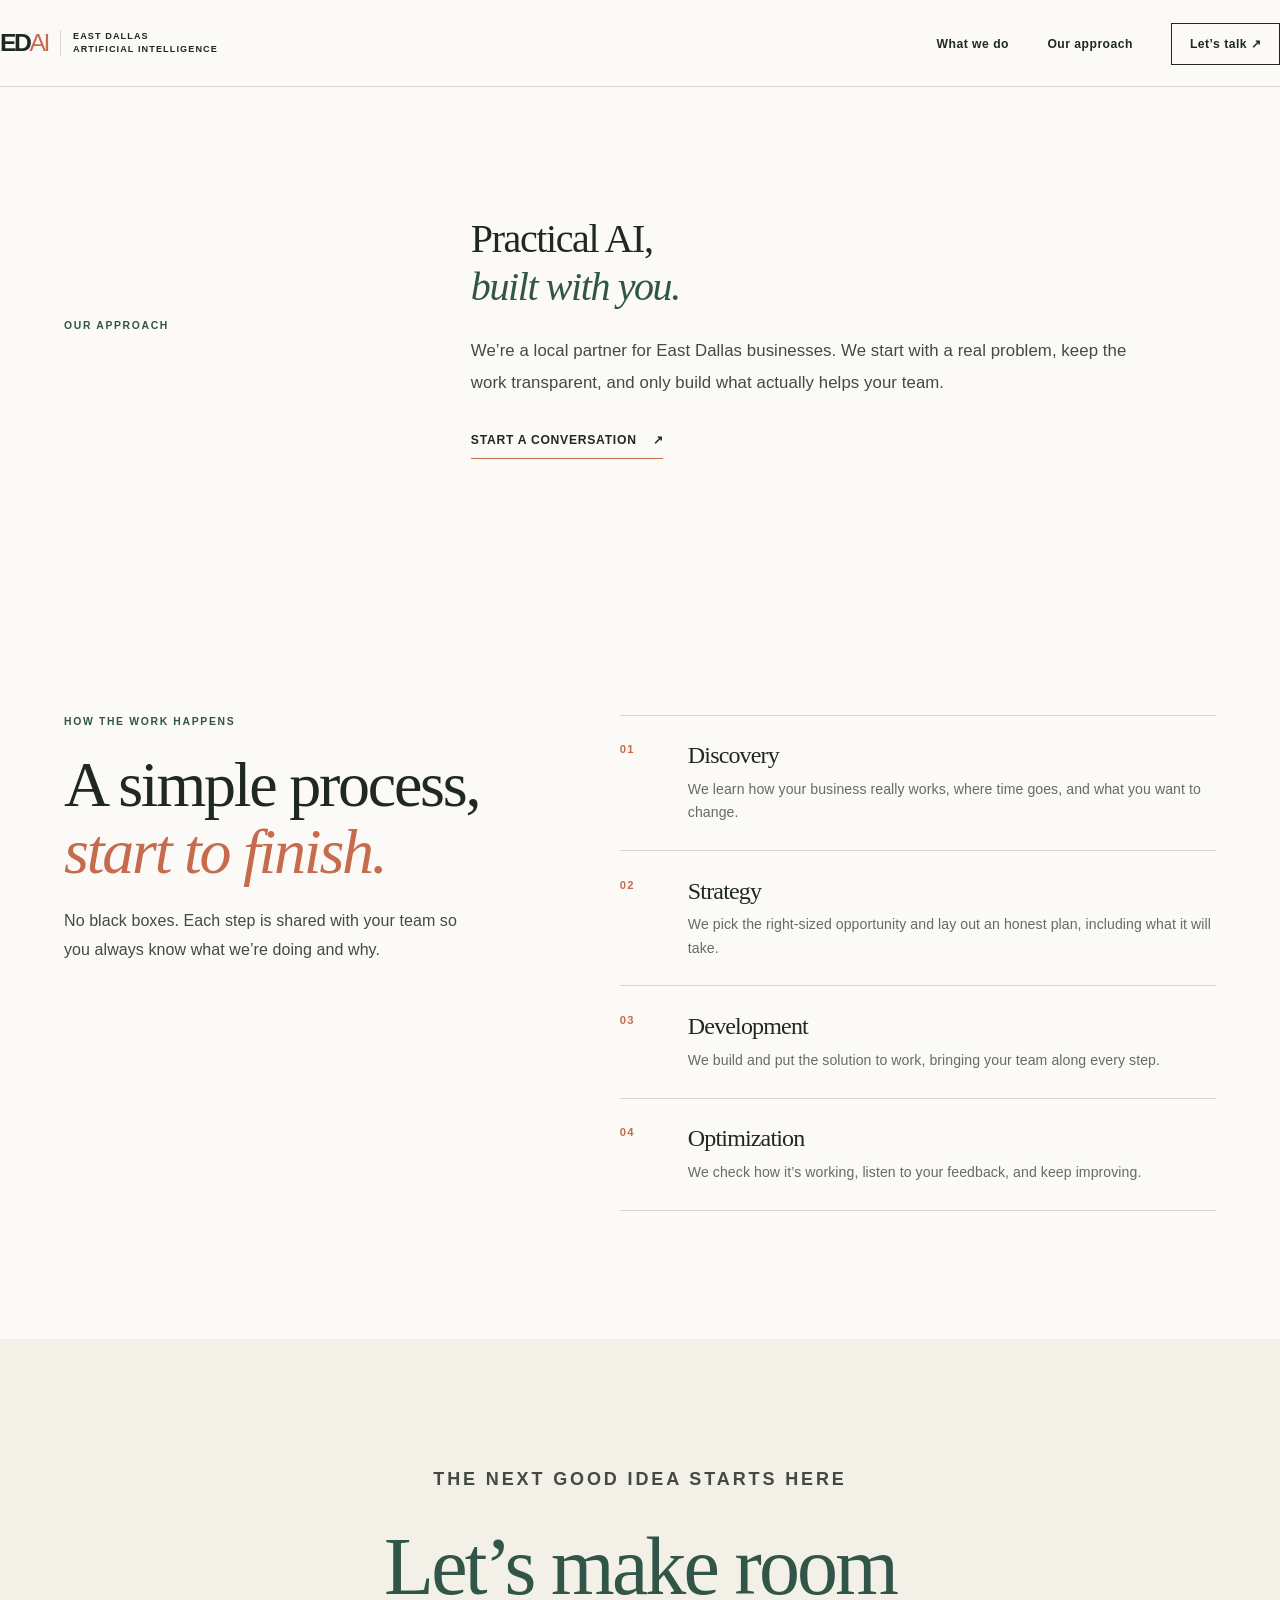
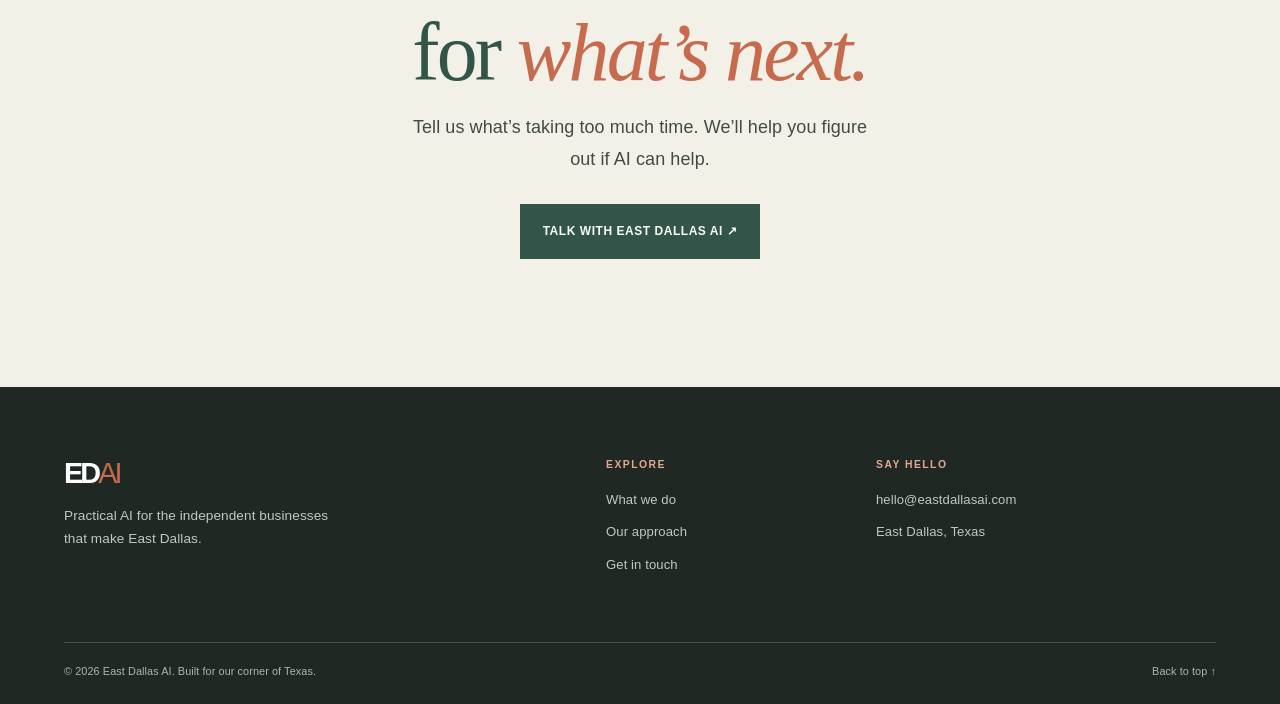
==== commit 96947800: "Apply remaining changes Co-authored-by: APV110 <14982075+APV110@users.noreply.github.com>" ====
--- a/docs/about.html
+++ b/docs/about.html
@@ -3,236 +3,88 @@
 <head>
     <meta charset="UTF-8">
     <meta name="viewport" content="width=device-width, initial-scale=1.0">
-    <title>About Us - East Dallas AI</title>
+    <meta name="description" content="How East Dallas AI works with local businesses: listen first, make a clear plan, build it together, and keep improving.">
+    <title>Our Approach — East Dallas AI</title>
+    <link rel="preconnect" href="https://images.unsplash.com">
     <link rel="stylesheet" href="styles.css">
 </head>
-<body>
-    <!-- Navigation -->
-    <nav class="navbar">
-        <div class="container">
-            <div class="nav-wrapper">
-                <div class="logo">
-                    <h1>East Dallas AI</h1>
-                </div>
-                <button class="mobile-toggle" id="mobileToggle">☰</button>
+<body class="approach-page">
+    <header class="site-header" id="top">
+        <div class="container nav-wrapper">
+            <a class="logo" href="index.html" aria-label="East Dallas AI home">
+                <span class="logo-mark">ED<span>AI</span></span>
+                <span class="logo-caption">East Dallas<br>Artificial Intelligence</span>
+            </a>
+            <button class="mobile-toggle" id="mobileToggle" aria-label="Open navigation" aria-expanded="false" aria-controls="navLinks">☰</button>
+            <nav aria-label="Main navigation">
                 <ul class="nav-links" id="navLinks">
-                    <li><a href="index.html">Home</a></li>
-                    <li><a href="services.html">Services</a></li>
-                    <li><a href="about.html">About</a></li>
-                    <li><a href="contact.html" class="cta-link">Contact</a></li>
+                    <li><a href="index.html#solutions">What we do</a></li>
+                    <li><a href="about.html" aria-current="page">Our approach</a></li>
+                    <li><a href="mailto:hello@eastdallasai.com" class="cta-link">Let’s talk <span aria-hidden="true">↗</span></a></li>
                 </ul>
-            </div>
+            </nav>
         </div>
-    </nav>
+    </header>
 
-    <!-- About Header -->
-    <section class="hero" style="padding: 3rem 0;">
-        <div class="container">
-            <div class="hero-content">
-                <h1>About East Dallas AI</h1>
-                <p>Bringing affordable AI solutions to small businesses in East Dallas</p>
-            </div>
-        </div>
-    </section>
-
-    <!-- Mission Section -->
-    <section class="about-section">
-        <div class="container">
-            <h2>Our Mission</h2>
-            <p>East Dallas AI exists to democratize artificial intelligence for small businesses. We believe that AI shouldn't be reserved for large corporations with massive budgets. Small businesses in East Dallas deserve access to affordable, high-quality AI solutions that can transform their operations and boost their profit margins.</p>
-            <p>We're committed to being a trusted partner in your digital transformation journey, providing not just technology, but guidance and support every step of the way.</p>
-        </div>
-    </section>
-
-    <!-- Values Section -->
-    <section class="about-section" style="background-color: #F5F5F5;">
-        <div class="container">
-            <h2>Our Values</h2>
-            <div class="values-grid">
-                <div class="value-card">
-                    <h3>Affordable</h3>
-                    <p>We believe AI solutions should be accessible to businesses of all sizes, not just enterprises. Our flexible pricing models ensure you only pay for what you use.</p>
-                </div>
-
-                <div class="value-card">
-                    <h3>Partnership</h3>
-                    <p>We're not just vendors; we're partners invested in your success. Your growth is our success, and we work collaboratively to achieve your business goals.</p>
-                </div>
-
-                <div class="value-card">
-                    <h3>Innovation</h3>
-                    <p>We stay at the forefront of AI technology, continuously exploring new solutions and approaches to keep your business competitive and ahead of the curve.</p>
-                </div>
-
-                <div class="value-card">
-                    <h3>Reliability</h3>
-                    <p>You can count on us. We provide stable, secure, and dependable AI solutions with consistent support and transparent communication.</p>
-                </div>
-
-                <div class="value-card">
-                    <h3>Results-Driven</h3>
-                    <p>We measure success by your results. Every AI solution we implement is designed to deliver measurable impact on your bottom line.</p>
-                </div>
-
-                <div class="value-card">
-                    <h3>Expertise</h3>
-                    <p>Our team brings years of AI and business experience. We combine technical expertise with deep understanding of East Dallas business landscape.</p>
+    <main>
+        <section class="intro-section">
+            <div class="container intro-grid">
+                <p class="eyebrow">Our approach</p>
+                <div>
+                    <h1>Practical AI,<br><em>built with you.</em></h1>
+                    <p class="intro-copy">We’re a local partner for East Dallas businesses. We start with a real problem, keep the work transparent, and only build what actually helps your team.</p>
+                    <a class="text-link" href="mailto:hello@eastdallasai.com">Start a conversation <span aria-hidden="true">↗</span></a>
                 </div>
             </div>
-        </div>
-    </section>
+        </section>
 
-    <!-- Why Choose Us Section -->
-    <section class="about-section">
-        <div class="container">
-            <h2>Why Choose East Dallas AI?</h2>
-            
-            <div class="comparison-grid">
-                <div class="comparison-item">
-                    <h3>✓ Local Expertise</h3>
-                    <p>We understand the unique challenges and opportunities in the East Dallas market. Local knowledge helps us tailor solutions that actually work for your community.</p>
+        <section class="process-section">
+            <div class="container process-layout">
+                <div>
+                    <p class="eyebrow">How the work happens</p>
+                    <h2>A simple process,<br><em>start to finish.</em></h2>
+                    <p>No black boxes. Each step is shared with your team so you always know what we’re doing and why.</p>
                 </div>
-
-                <div class="comparison-item">
-                    <h3>✓ Affordable Solutions</h3>
-                    <p>No inflated enterprise pricing. We offer transparent, scalable pricing that makes sense for small business budgets without sacrificing quality.</p>
-                </div>
-
-                <div class="comparison-item">
-                    <h3>✓ Dedicated Support</h3>
-                    <p>You get access to real people who care about your success. Our support team is responsive, knowledgeable, and genuinely invested in your outcomes.</p>
-                </div>
-
-                <div class="comparison-item">
-                    <h3>✓ Proven Track Record</h3>
-                    <p>We've successfully helped 50+ local businesses transform their operations. Our case studies demonstrate real results and tangible ROI.</p>
-                </div>
-
-                <div class="comparison-item">
-                    <h3>✓ Flexible Implementation</h3>
-                    <p>No one-size-fits-all approach. We work with your timeline, budget, and business priorities to implement solutions that fit your needs.</p>
-                </div>
-
-                <div class="comparison-item">
-                    <h3>✓ Continuous Optimization</h3>
-                    <p>We don't just install and disappear. We continuously monitor, test, and refine your AI solutions to ensure maximum value over time.</p>
+                <div class="process-list">
+                    <article><span>01</span><div><h3>Discovery</h3><p>We learn how your business really works, where time goes, and what you want to change.</p></div></article>
+                    <article><span>02</span><div><h3>Strategy</h3><p>We pick the right-sized opportunity and lay out an honest plan, including what it will take.</p></div></article>
+                    <article><span>03</span><div><h3>Development</h3><p>We build and put the solution to work, bringing your team along every step.</p></div></article>
+                    <article><span>04</span><div><h3>Optimization</h3><p>We check how it’s working, listen to your feedback, and keep improving.</p></div></article>
                 </div>
             </div>
-        </div>
-    </section>
+        </section>
 
-    <!-- Our Process Section -->
-    <section class="about-section" style="background-color: #F5F5F5;">
-        <div class="container">
-            <h2>Our Approach</h2>
-            <p style="text-align: center; margin-bottom: 2rem;">We follow a proven methodology to ensure your AI implementation succeeds</p>
-            
-            <div class="process-detailed">
-                <div class="process-step">
-                    <div class="process-number">1</div>
-                    <h3>Listen & Understand</h3>
-                    <p>We start by deeply understanding your business challenges, goals, and constraints. No assumptions—just genuine discovery.</p>
-                </div>
+        <section class="cta home-cta">
+            <div class="container">
+                <p class="eyebrow">The next good idea starts here</p>
+                <h2>Let’s make room<br>for <em>what’s next.</em></h2>
+                <p>Tell us what’s taking too much time. We’ll help you figure out if AI can help.</p>
+                <a href="mailto:hello@eastdallasai.com" class="btn btn-primary">Talk with East Dallas AI <span aria-hidden="true">↗</span></a>
+            </div>
+        </section>
+    </main>
 
-                <div class="process-step">
-                    <div class="process-number">2</div>
-                    <h3>Analyze & Strategize</h3>
-                    <p>Our experts analyze your situation and develop a strategic roadmap tailored to your specific needs and budget.</p>
-                </div>
-
-                <div class="process-step">
-                    <div class="process-number">3</div>
-                    <h3>Build & Integrate</h3>
-                    <p>We carefully build and integrate your AI solution with minimal disruption to your existing operations.</p>
-                </div>
-
-                <div class="process-step">
-                    <div class="process-number">4</div>
-                    <h3>Train & Support</h3>
-                    <p>We provide comprehensive training for your team and ongoing support to maximize adoption and value.</p>
-                </div>
-
-                <div class="process-step">
-                    <div class="process-number">5</div>
-                    <h3>Monitor & Optimize</h3>
-                    <p>Continuous monitoring and optimization ensure your AI solution keeps delivering results and improving over time.</p>
-                </div>
-            </div>
-        </div>
-    </section>
-
-    <!-- Statistics Section -->
-    <section class="impact" style="background: linear-gradient(135deg, var(--color-primary) 0%, #002060 100%);">
-        <div class="container">
-            <h2 style="color: white; text-align: center;">By The Numbers</h2>
-            
-            <div class="impact-grid">
-                <div class="impact-card">
-                    <div class="impact-stat">50+</div>
-                    <p>Local businesses transformed</p>
-                </div>
-
-                <div class="impact-card">
-                    <div class="impact-stat">35%</div>
-                    <p>Average cost reduction</p>
-                </div>
-
-                <div class="impact-card">
-                    <div class="impact-stat">2.5x</div>
-                    <p>Average ROI improvement</p>
-                </div>
-
-                <div class="impact-card">
-                    <div class="impact-stat">95%</div>
-                    <p>Client satisfaction rate</p>
-                </div>
-            </div>
-        </div>
-    </section>
-
-    <!-- CTA Section -->
-    <section class="cta">
-        <div class="container">
-            <h2>Let's Transform Your Business Together</h2>
-            <p>Schedule a free consultation to explore how AI can boost your profit margins</p>
-            <a href="contact.html" class="btn btn-secondary">Get Started Today</a>
-        </div>
-    </section>
-
-    <!-- Footer -->
     <footer class="footer">
         <div class="container">
             <div class="footer-content">
-                <div class="footer-section">
-                    <h4>East Dallas AI</h4>
-                    <p>Affordable AI solutions for small businesses in East Dallas</p>
+                <div class="footer-section footer-brand">
+                    <a class="logo" href="index.html"><span class="logo-mark">ED<span>AI</span></span></a>
+                    <p>Practical AI for the independent businesses that make East Dallas.</p>
                 </div>
-
-                <div class="footer-section">
-                    <h4>Quick Links</h4>
-                    <ul>
-                        <li><a href="index.html">Home</a></li>
-                        <li><a href="services.html">Services</a></li>
-                        <li><a href="about.html">About Us</a></li>
-                        <li><a href="contact.html">Contact</a></li>
-                    </ul>
-                </div>
-
-                <div class="footer-section">
-                    <h4>Connect With Us</h4>
-                    <ul>
-                        <li><a href="#">LinkedIn</a></li>
-                        <li><a href="#">Twitter</a></li>
-                        <li><a href="#">Email</a></li>
-                    </ul>
-                </div>
+                <div class="footer-section"><h4>Explore</h4><ul>
+                    <li><a href="index.html#solutions">What we do</a></li>
+                    <li><a href="about.html" aria-current="page">Our approach</a></li>
+                    <li><a href="mailto:hello@eastdallasai.com">Get in touch</a></li>
+                </ul></div>
+                <div class="footer-section"><h4>Say hello</h4><ul>
+                    <li><a href="mailto:hello@eastdallasai.com">hello@eastdallasai.com</a></li>
+                    <li><span>East Dallas, Texas</span></li>
+                </ul></div>
             </div>
-            <div class="footer-bottom">
-                <p>&copy; 2024 East Dallas AI. All rights reserved.</p>
-            </div>
+            <div class="footer-bottom"><p>&copy; 2026 East Dallas AI. Built for our corner of Texas.</p><a href="#top">Back to top ↑</a></div>
         </div>
     </footer>
 
     <script src="script.js"></script>
 </body>
-</html>+</html>
--- a/docs/styles.css
+++ b/docs/styles.css
@@ -269,6 +269,7 @@
     box-shadow: 0 4px 12px rgba(0, 0, 0, 0.08);
     transition: var(--transition);
     border-top: 4px solid var(--color-primary);
+    text-align: center;
 }
 
 .solution-card:hover {
@@ -803,6 +804,7 @@
     box-shadow: 0 4px 12px rgba(0, 0, 0, 0.08);
     border-top: 4px solid var(--color-accent);
     transition: var(--transition);
+    text-align: center;
 }
 
 .value-card:hover {
@@ -813,6 +815,7 @@
 .value-card h3 {
     color: var(--color-primary);
     margin-bottom: var(--spacing-md);
+    text-align: center;
 }
 
 .comparison-grid {
@@ -1021,4 +1024,924 @@
     .price {
         font-size: 2rem;
     }
+}
+
+/* ===========================
+   East Dallas Editorial Refresh
+   =========================== */
+
+:root {
+    --color-primary: #315548;
+    --color-accent: #c66b4e;
+    --color-light: #f3f0e8;
+    --color-white: #fbfaf6;
+    --color-dark: #1f2823;
+    --color-text: #434a43;
+    --color-border: #d9d6cc;
+    --font-sans: "Avenir Next", Avenir, "Segoe UI", sans-serif;
+    --font-serif: "Iowan Old Style", "Palatino Linotype", "Book Antiqua", Georgia, serif;
+    --transition: all 0.25s ease;
+}
+
+body {
+    background: var(--color-white);
+    color: var(--color-text);
+    letter-spacing: 0.005em;
+}
+
+h1, h2, h3, h4, h5, h6 {
+    color: var(--color-dark);
+    letter-spacing: -0.035em;
+}
+
+h1, h2 {
+    font-family: var(--font-serif);
+    font-weight: 400;
+}
+
+h1 em, h2 em {
+    color: var(--color-primary);
+    font-weight: 400;
+}
+
+a {
+    color: var(--color-primary);
+}
+
+.container {
+    max-width: 1320px;
+    padding-right: clamp(1.25rem, 5vw, 5rem);
+    padding-left: clamp(1.25rem, 5vw, 5rem);
+}
+
+.navbar, .site-header {
+    position: relative;
+    z-index: 1000;
+    background: var(--color-white);
+    box-shadow: none;
+    border-bottom: 1px solid var(--color-border);
+}
+
+.site-header .nav-wrapper,
+.navbar .nav-wrapper {
+    display: flex;
+    min-height: 86px;
+    justify-content: space-between;
+    align-items: center;
+    padding: 0;
+}
+
+.logo {
+    display: inline-flex;
+    align-items: center;
+    gap: 0.75rem;
+    color: var(--color-dark);
+}
+
+.logo:hover {
+    color: var(--color-dark);
+}
+
+.logo-mark {
+    display: inline-block;
+    font-size: 1.55rem;
+    font-weight: 800;
+    letter-spacing: -0.1em;
+    line-height: 1;
+}
+
+.logo-mark > span {
+    color: var(--color-accent);
+    font-weight: 500;
+}
+
+.logo-caption {
+    border-left: 1px solid var(--color-border);
+    padding-left: 0.75rem;
+    font-size: 0.57rem;
+    font-weight: 700;
+    letter-spacing: 0.12em;
+    line-height: 1.4;
+    text-transform: uppercase;
+}
+
+.navbar .logo h1 {
+    font: 800 1.35rem/1 var(--font-sans);
+    letter-spacing: -0.08em;
+    color: var(--color-dark);
+}
+
+.nav-links {
+    align-items: center;
+    gap: clamp(1.25rem, 3vw, 3rem);
+}
+
+.nav-links a {
+    color: var(--color-dark);
+    font-size: 0.76rem;
+    font-weight: 650;
+    letter-spacing: 0.04em;
+}
+
+.nav-links a:hover {
+    color: var(--color-accent);
+}
+
+.nav-links .cta-link {
+    border: 1px solid var(--color-dark);
+    border-radius: 0;
+    background: transparent;
+    color: var(--color-dark);
+    padding: 0.8rem 1.1rem;
+}
+
+.nav-links .cta-link:hover {
+    border-color: var(--color-primary);
+    background: var(--color-primary);
+    color: var(--color-white);
+}
+
+.mobile-toggle {
+    color: var(--color-dark);
+}
+
+.hero {
+    background: var(--color-light);
+    color: var(--color-text);
+    text-align: left;
+}
+
+.home-hero {
+    padding: clamp(3.5rem, 8vw, 7.5rem) 0 1.5rem;
+}
+
+.hero-layout {
+    display: grid;
+    grid-template-columns: minmax(330px, 0.88fr) minmax(0, 1.12fr);
+    align-items: center;
+    gap: clamp(2rem, 6vw, 6.5rem);
+}
+
+.hero-content {
+    position: relative;
+    z-index: 1;
+}
+
+.eyebrow {
+    display: flex;
+    align-items: center;
+    gap: 0.65rem;
+    margin: 0 0 1.35rem;
+    color: var(--color-primary);
+    font-size: 0.65rem;
+    font-weight: 750;
+    letter-spacing: 0.16em;
+    line-height: 1.4;
+    text-transform: uppercase;
+}
+
+.eyebrow > span {
+    width: 22px;
+    height: 1px;
+    background: var(--color-accent);
+}
+
+.hero-content h1 {
+    margin: 0 0 1.5rem;
+    font-size: clamp(3.5rem, 6.7vw, 6.7rem);
+    line-height: 0.99;
+}
+
+.hero-content h1 em {
+    color: var(--color-accent);
+}
+
+.hero-content p.hero-intro {
+    max-width: 450px;
+    margin: 0 0 1.8rem;
+    font-size: clamp(1rem, 1.35vw, 1.16rem);
+    line-height: 1.8;
+}
+
+.btn {
+    border-radius: 0;
+    padding: 1rem 1.3rem;
+    font-size: 0.75rem;
+    font-weight: 700;
+    letter-spacing: 0.045em;
+    text-transform: uppercase;
+}
+
+.btn-primary {
+    background: var(--color-primary);
+    color: var(--color-white);
+}
+
+.btn-primary:hover {
+    background: var(--color-dark);
+    color: var(--color-white);
+    transform: translateY(-2px);
+}
+
+.btn-outline {
+    border-color: var(--color-primary);
+    color: var(--color-primary);
+}
+
+.btn-outline:hover {
+    background: var(--color-primary);
+    color: var(--color-white);
+}
+
+.hero-note {
+    margin: 1.15rem 0 0 !important;
+    color: #777a70;
+    font-size: 0.75rem !important;
+}
+
+.hero-visual {
+    position: relative;
+    min-height: 490px;
+    height: min(58vw, 660px);
+}
+
+.hero-visual > img,
+.neighborhood-photo img,
+.city-section > img {
+    display: block;
+    width: 100%;
+    height: 100%;
+    object-fit: cover;
+}
+
+.hero-visual > img {
+    object-position: 51% center;
+}
+
+.image-label {
+    position: absolute;
+    right: 1rem;
+    bottom: 1rem;
+    left: 1rem;
+    display: flex;
+    justify-content: space-between;
+    color: white;
+    font-size: 0.58rem;
+    font-weight: 700;
+    letter-spacing: 0.13em;
+    text-shadow: 0 1px 6px rgba(0, 0, 0, 0.7);
+}
+
+.hero-stamp {
+    position: absolute;
+    right: -2.25rem;
+    bottom: 14%;
+    display: flex;
+    width: 145px;
+    height: 145px;
+    flex-direction: column;
+    align-items: center;
+    justify-content: center;
+    border: 1px solid rgba(255, 255, 255, 0.65);
+    border-radius: 50%;
+    background: var(--color-accent);
+    color: white;
+    text-align: center;
+    transform: rotate(8deg);
+}
+
+.hero-stamp span {
+    font-size: 0.48rem;
+    letter-spacing: 0.1em;
+    text-transform: uppercase;
+}
+
+.hero-stamp strong {
+    margin: 0.25rem 0;
+    font: 400 1.65rem/0.95 var(--font-serif);
+}
+
+.hero-bottom {
+    display: flex;
+    justify-content: space-between;
+    padding-top: 2rem;
+    color: #777a70;
+    font-size: 0.67rem;
+    letter-spacing: 0.08em;
+    text-transform: uppercase;
+}
+
+.hero-bottom a {
+    color: var(--color-dark);
+}
+
+.intro-section, .process-section {
+    padding: clamp(5rem, 10vw, 9rem) 0;
+}
+
+.intro-grid {
+    display: grid;
+    grid-template-columns: 0.65fr 1.35fr;
+    gap: 3rem;
+}
+
+.intro-grid h2,
+.section-heading h2,
+.neighborhood-copy h2,
+.process-layout h2,
+.home-cta h2 {
+    margin: 0 0 1.35rem;
+    font-size: clamp(2.8rem, 5vw, 5rem);
+    line-height: 1.05;
+}
+
+.intro-grid h2 em,
+.section-heading h2 em,
+.neighborhood-copy h2 em,
+.process-layout h2 em,
+.home-cta h2 em {
+    color: var(--color-accent);
+}
+
+.intro-copy {
+    max-width: 660px;
+    margin: 0 0 1.7rem;
+    font-size: 1.05rem;
+    line-height: 1.9;
+}
+
+.text-link {
+    display: inline-flex;
+    align-items: center;
+    gap: 1rem;
+    border-bottom: 1px solid var(--color-accent);
+    padding-bottom: 0.45rem;
+    color: var(--color-dark);
+    font-size: 0.76rem;
+    font-weight: 700;
+    letter-spacing: 0.06em;
+    text-transform: uppercase;
+}
+
+.text-link:hover {
+    color: var(--color-accent);
+}
+
+.neighborhood-section {
+    padding: 0 0 clamp(5rem, 10vw, 9rem);
+}
+
+.neighborhood-grid {
+    display: grid;
+    grid-template-columns: 1fr 0.83fr;
+    align-items: center;
+    gap: clamp(3rem, 8vw, 9rem);
+}
+
+.neighborhood-photo {
+    position: relative;
+    height: clamp(380px, 48vw, 620px);
+    margin: 0;
+    background: var(--color-light);
+}
+
+.neighborhood-photo img {
+    object-position: center;
+}
+
+.neighborhood-photo figcaption {
+    position: absolute;
+    right: 0;
+    bottom: -1.25rem;
+    background: var(--color-white);
+    padding: 0.75rem 1rem;
+    color: #777a70;
+    font-size: 0.65rem;
+    letter-spacing: 0.06em;
+}
+
+.neighborhood-copy > p:not(.eyebrow) {
+    max-width: 430px;
+    margin: 0 0 1.8rem;
+    line-height: 1.8;
+}
+
+.neighborhood-copy .btn {
+    margin-top: 0.2rem;
+}
+
+.neighborhood-note {
+    display: flex;
+    justify-content: space-between;
+    gap: 1rem;
+    margin-top: 4rem;
+    border-top: 1px solid var(--color-border);
+    padding-top: 1rem;
+    color: #777a70;
+    font-size: 0.55rem;
+    font-weight: 700;
+    letter-spacing: 0.13em;
+}
+
+.solutions {
+    background: var(--color-light);
+}
+
+.home-solutions {
+    padding: clamp(5rem, 9vw, 8rem) 0;
+}
+
+.section-heading {
+    display: flex;
+    justify-content: space-between;
+    align-items: end;
+    gap: 3rem;
+    margin-bottom: 3rem;
+}
+
+.section-heading h2 {
+    margin-bottom: 0;
+}
+
+.section-heading > p {
+    max-width: 365px;
+    margin: 0 0 0.5rem;
+    line-height: 1.8;
+}
+
+.solutions-grid {
+    grid-template-columns: repeat(3, minmax(0, 1fr));
+    gap: 1px;
+    margin-top: 0;
+    background: var(--color-border);
+}
+
+.solution-card {
+    min-height: 290px;
+    padding: clamp(1.5rem, 3vw, 2.5rem);
+    border: 0;
+    border-radius: 0;
+    background: var(--color-white);
+    box-shadow: none;
+    text-align: left;
+}
+
+.solution-card:hover {
+    background: white;
+    box-shadow: none;
+    transform: none;
+}
+
+.card-index {
+    display: block;
+    margin-bottom: 2.5rem;
+    color: var(--color-accent);
+    font-size: 0.67rem;
+    font-weight: 700;
+    letter-spacing: 0.14em;
+}
+
+.solution-card h3 {
+    color: var(--color-dark);
+    font: 400 clamp(1.45rem, 2vw, 1.9rem)/1.15 var(--font-serif);
+}
+
+.solution-card p {
+    min-height: 4.5em;
+    color: #666b63;
+    font-size: 0.88rem;
+    line-height: 1.7;
+}
+
+.solution-card a {
+    display: inline-flex;
+    align-items: center;
+    gap: 0.6rem;
+    color: var(--color-primary);
+    font-size: 0.66rem;
+    font-weight: 700;
+    letter-spacing: 0.09em;
+    text-transform: uppercase;
+}
+
+.city-section {
+    position: relative;
+    display: flex;
+    min-height: 600px;
+    align-items: center;
+    overflow: hidden;
+    background: var(--color-dark);
+}
+
+.city-section > img,
+.city-shade {
+    position: absolute;
+    inset: 0;
+}
+
+.city-section > img {
+    object-position: center 55%;
+    opacity: 0.75;
+}
+
+.city-shade {
+    background: linear-gradient(90deg, rgba(21, 31, 26, 0.82), rgba(21, 31, 26, 0.2));
+}
+
+.city-content {
+    position: relative;
+    z-index: 1;
+    width: 100%;
+    color: white;
+}
+
+.city-content .eyebrow,
+.city-content h2 {
+    color: white;
+}
+
+.city-content h2 {
+    margin: 0 0 2rem;
+    font-size: clamp(3.4rem, 7vw, 6.7rem);
+    line-height: 0.98;
+}
+
+.city-content h2 em {
+    color: #e6a78f;
+}
+
+.city-caption {
+    position: absolute;
+    right: clamp(1.25rem, 5vw, 5rem);
+    bottom: 1.5rem;
+    color: white;
+    font-size: 0.55rem;
+    letter-spacing: 0.13em;
+}
+
+.process-layout {
+    display: grid;
+    grid-template-columns: 0.85fr 1.15fr;
+    gap: clamp(3rem, 9vw, 9rem);
+}
+
+.process-layout > div:first-child > p:not(.eyebrow) {
+    max-width: 420px;
+    margin: 0 0 1.5rem;
+    line-height: 1.8;
+}
+
+.process-list article {
+    display: grid;
+    grid-template-columns: 48px 1fr;
+    gap: 1.25rem;
+    border-top: 1px solid var(--color-border);
+    padding: 1.6rem 0;
+}
+
+.process-list article:last-child {
+    border-bottom: 1px solid var(--color-border);
+}
+
+.process-list article > span {
+    color: var(--color-accent);
+    font-size: 0.7rem;
+    font-weight: 700;
+    letter-spacing: 0.1em;
+}
+
+.process-list h3 {
+    margin: 0 0 0.5rem;
+    font: 400 1.5rem/1.2 var(--font-serif);
+}
+
+.process-list p {
+    margin: 0;
+    color: #666b63;
+    font-size: 0.88rem;
+    line-height: 1.65;
+}
+
+.cta {
+    background: var(--color-light);
+    text-align: center;
+}
+
+.home-cta {
+    padding: clamp(5rem, 10vw, 9rem) 0;
+}
+
+.home-cta .eyebrow {
+    justify-content: center;
+}
+
+.home-cta h2 {
+    margin: 0 0 1rem;
+    font-size: clamp(3.2rem, 6.4vw, 6rem);
+}
+
+.home-cta p:not(.eyebrow) {
+    max-width: 480px;
+    margin: 0 auto 1.8rem;
+    line-height: 1.75;
+}
+
+.footer {
+    background: var(--color-dark);
+    color: #d8d9d2;
+    padding: 4.5rem 0 1.5rem;
+}
+
+.footer-content {
+    grid-template-columns: 1.5fr 0.7fr 1fr;
+    margin-bottom: 3.5rem;
+}
+
+.footer-section h4 {
+    margin-bottom: 1.1rem;
+    color: #e6a78f;
+    font-size: 0.65rem;
+    letter-spacing: 0.14em;
+    text-transform: uppercase;
+}
+
+.footer-brand .logo {
+    margin-bottom: 1rem;
+    color: white;
+}
+
+.footer-brand .logo-mark {
+    color: white;
+    font-size: 1.8rem;
+}
+
+.footer-brand p {
+    max-width: 280px;
+    color: #c3c8c0;
+    font-size: 0.85rem;
+    line-height: 1.7;
+}
+
+.footer-section ul li {
+    margin-bottom: 0.7rem;
+    color: #c3c8c0;
+    font-size: 0.82rem;
+}
+
+.footer-section a {
+    color: #c3c8c0;
+}
+
+.footer-section a:hover {
+    color: white;
+}
+
+.footer-bottom {
+    display: flex;
+    justify-content: space-between;
+    gap: 1rem;
+    border-top-color: rgba(255, 255, 255, 0.18);
+    padding-top: 1.25rem;
+    color: #aeb5ac;
+    text-align: left;
+}
+
+.footer-bottom p {
+    margin: 0;
+    font-size: 0.68rem;
+}
+
+.footer-bottom a {
+    color: #aeb5ac;
+    font-size: 0.68rem;
+}
+
+/* Shared inner-page styling */
+.navbar + .hero {
+    padding: clamp(3.5rem, 7vw, 6rem) 0;
+    background: var(--color-light);
+}
+
+.navbar + .hero .hero-content {
+    max-width: 780px;
+    margin: 0 auto;
+    text-align: center;
+}
+
+.navbar + .hero .hero-content h1 {
+    color: var(--color-dark);
+    font: 400 clamp(2.8rem, 6vw, 5rem)/1.05 var(--font-serif);
+}
+
+.navbar + .hero .hero-content p {
+    margin: 0 auto;
+    color: var(--color-text);
+}
+
+.section-subtitle {
+    color: var(--color-primary);
+}
+
+.solution-card, .value-card, .faq-item, .impl-card,
+.pricing-card, .service-item, .comparison-item, .process-step {
+    border-radius: 0;
+    box-shadow: none;
+}
+
+.value-card, .faq-item, .impl-card {
+    border: 1px solid var(--color-border);
+    border-top: 2px solid var(--color-accent);
+}
+
+.service-item {
+    border-left: 2px solid var(--color-accent);
+}
+
+.impact {
+    background: var(--color-primary);
+}
+
+.impact-stat {
+    color: #e6a78f;
+}
+
+.btn-secondary {
+    background: var(--color-primary);
+    color: white;
+}
+
+.btn-secondary:hover {
+    background: var(--color-dark);
+    color: white;
+}
+
+@media (max-width: 900px) {
+    .hero-layout {
+        grid-template-columns: 1fr 1fr;
+        gap: 2rem;
+    }
+
+    .hero-visual {
+        min-height: 430px;
+        height: 58vw;
+    }
+
+    .hero-stamp {
+        right: -0.75rem;
+        width: 120px;
+        height: 120px;
+    }
+
+    .solutions-grid {
+        grid-template-columns: 1fr 1fr;
+    }
+}
+
+@media (max-width: 768px) {
+    .site-header .nav-wrapper,
+    .navbar .nav-wrapper {
+        min-height: 72px;
+    }
+
+    .site-header nav {
+        position: static;
+    }
+
+    .site-header .nav-links {
+        top: 72px;
+    }
+
+    .hero-layout,
+    .intro-grid,
+    .neighborhood-grid,
+    .process-layout {
+        grid-template-columns: 1fr;
+    }
+
+    .home-hero {
+        padding-top: 3.5rem;
+    }
+
+    .hero-content h1 {
+        font-size: clamp(3.4rem, 13vw, 5.5rem);
+    }
+
+    .hero-visual {
+        min-height: 340px;
+        height: 72vw;
+    }
+
+    .hero-stamp {
+        right: 1rem;
+        bottom: 8%;
+    }
+
+    .intro-grid {
+        gap: 1.4rem;
+    }
+
+    .section-heading {
+        display: block;
+    }
+
+    .section-heading > p {
+        margin-top: 1.5rem;
+    }
+
+    .neighborhood-grid {
+        gap: 3rem;
+    }
+
+    .neighborhood-photo {
+        height: 70vw;
+        min-height: 340px;
+    }
+
+    .neighborhood-note {
+        margin-top: 2rem;
+    }
+
+    .city-section {
+        min-height: 540px;
+    }
+
+    .process-layout {
+        gap: 3rem;
+    }
+}
+
+@media (max-width: 560px) {
+    .logo-caption {
+        display: none;
+    }
+
+    .home-hero {
+        padding-top: 2.8rem;
+    }
+
+    .hero-content h1 {
+        font-size: clamp(3.1rem, 15vw, 4.4rem);
+    }
+
+    .hero-visual {
+        min-height: 300px;
+    }
+
+    .hero-bottom {
+        padding-top: 1.25rem;
+        font-size: 0.53rem;
+    }
+
+    .intro-section,
+    .process-section {
+        padding: 4.5rem 0;
+    }
+
+    .intro-grid h2,
+    .section-heading h2,
+    .neighborhood-copy h2,
+    .process-layout h2 {
+        font-size: clamp(2.65rem, 12vw, 4rem);
+    }
+
+    .solutions-grid {
+        grid-template-columns: 1fr;
+    }
+
+    .solution-card {
+        min-height: unset;
+    }
+
+    .card-index {
+        margin-bottom: 1.5rem;
+    }
+
+    .solution-card p {
+        min-height: 0;
+    }
+
+    .city-section {
+        min-height: 460px;
+    }
+
+    .city-content h2 {
+        font-size: clamp(3rem, 14vw, 4.5rem);
+    }
+
+    .city-caption {
+        font-size: 0.43rem;
+    }
+
+    .footer-content {
+        grid-template-columns: 1fr 1fr;
+    }
+
+    .footer-brand {
+        grid-column: 1 / -1;
+    }
+
+    .footer-bottom {
+        align-items: flex-start;
+        flex-direction: column;
+    }
 }
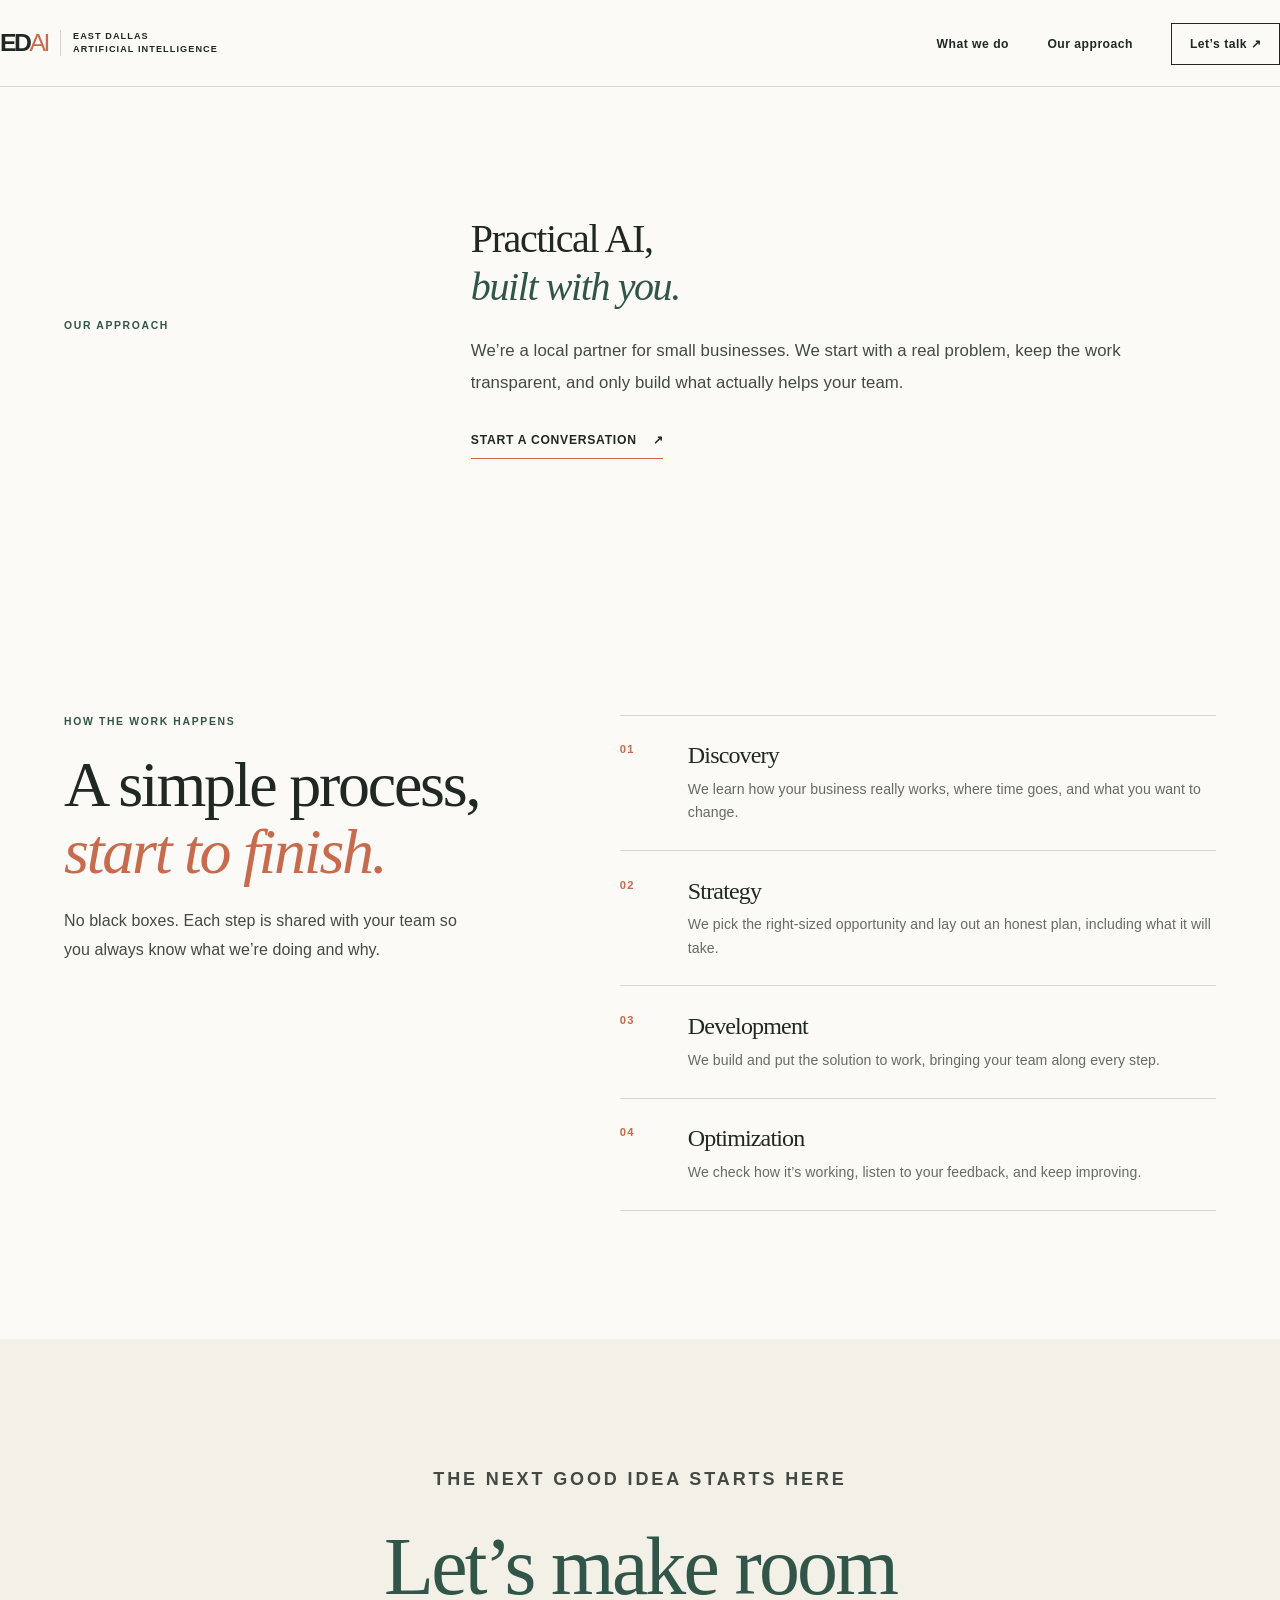
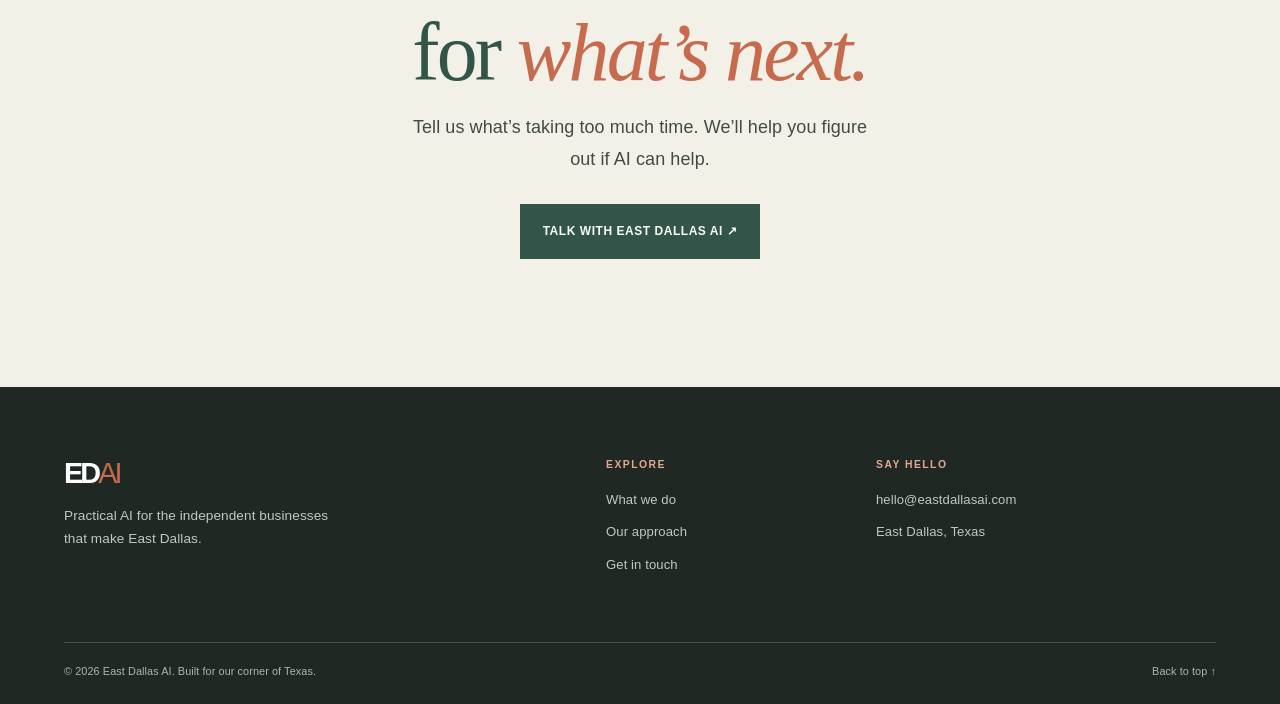
==== commit 4f2be65c: "Update audience wording to small businesses Co-authored-by: APV110 <14982075+APV110@users.noreply.gi" ====
--- a/docs/about.html
+++ b/docs/about.html
@@ -32,7 +32,7 @@
                 <p class="eyebrow">Our approach</p>
                 <div>
                     <h1>Practical AI,<br><em>built with you.</em></h1>
-                    <p class="intro-copy">We’re a local partner for East Dallas businesses. We start with a real problem, keep the work transparent, and only build what actually helps your team.</p>
+                    <p class="intro-copy">We’re a local partner for small businesses. We start with a real problem, keep the work transparent, and only build what actually helps your team.</p>
                     <a class="text-link" href="mailto:hello@eastdallasai.com">Start a conversation <span aria-hidden="true">↗</span></a>
                 </div>
             </div>
--- a/docs/styles.css
+++ b/docs/styles.css
@@ -1041,6 +1041,7 @@
     --font-sans: "Avenir Next", Avenir, "Segoe UI", sans-serif;
     --font-serif: "Iowan Old Style", "Palatino Linotype", "Book Antiqua", Georgia, serif;
     --transition: all 0.25s ease;
+    --color-hero-title: #1A1A1A;
 }
 
 body {
@@ -1207,6 +1208,8 @@
 }
 
 .hero-content h1 {
+    color: var(--color-hero-title);
+    text-shadow: 0 1px 1px rgba(31, 40, 35, 0.35);
     margin: 0 0 1.5rem;
     font-size: clamp(3.5rem, 6.7vw, 6.7rem);
     line-height: 0.99;
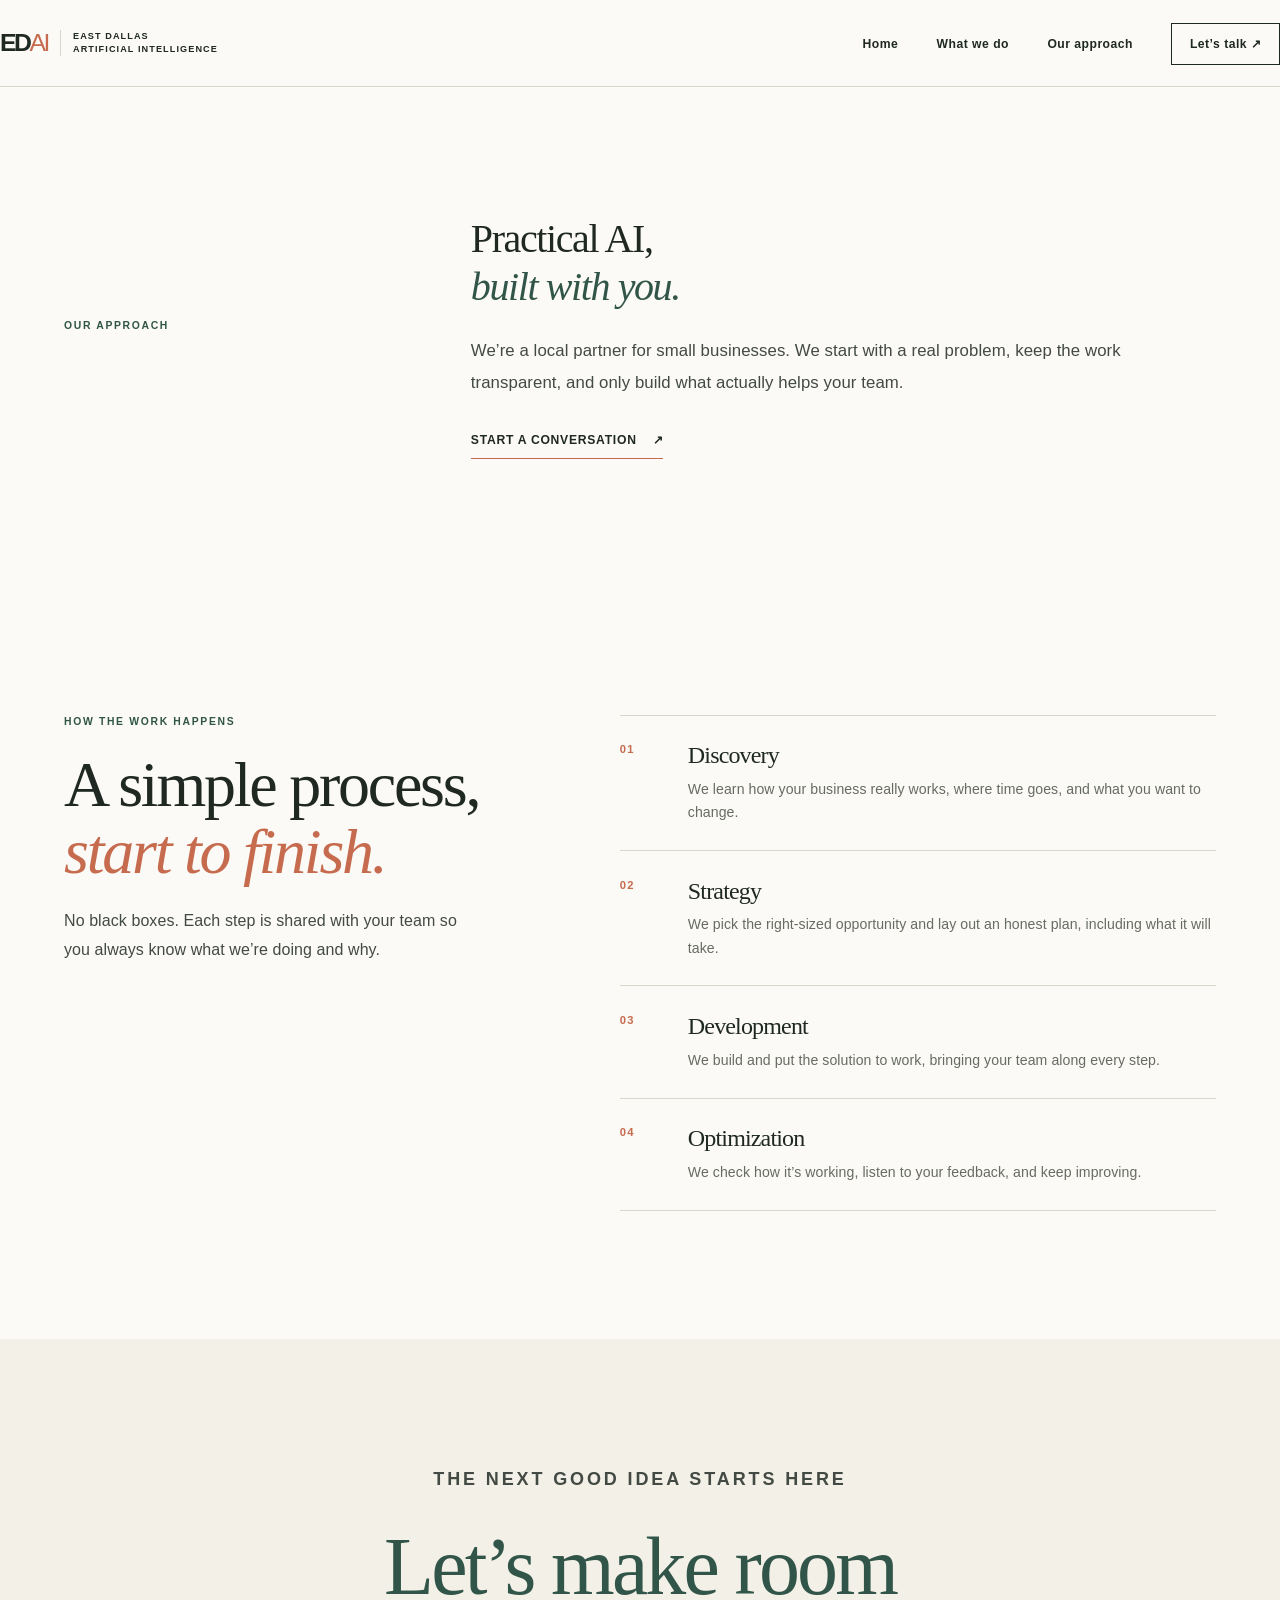
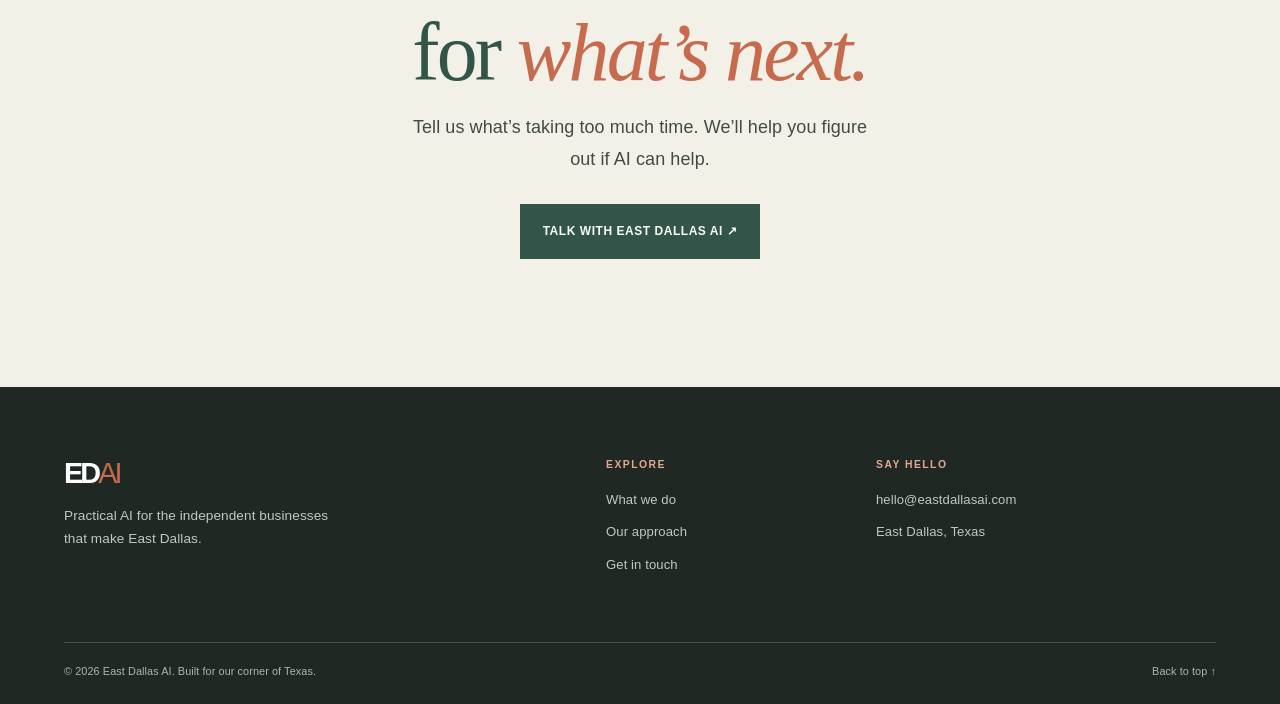
==== commit cc397d2d: "Apply remaining changes Co-authored-by: APV110 <14982075+APV110@users.noreply.github.com>" ====
--- a/docs/about.html
+++ b/docs/about.html
@@ -18,6 +18,7 @@
             <button class="mobile-toggle" id="mobileToggle" aria-label="Open navigation" aria-expanded="false" aria-controls="navLinks">☰</button>
             <nav aria-label="Main navigation">
                 <ul class="nav-links" id="navLinks">
+                    <li><a href="index.html">Home</a></li>
                     <li><a href="index.html#solutions">What we do</a></li>
                     <li><a href="about.html" aria-current="page">Our approach</a></li>
                     <li><a href="mailto:hello@eastdallasai.com" class="cta-link">Let’s talk <span aria-hidden="true">↗</span></a></li>
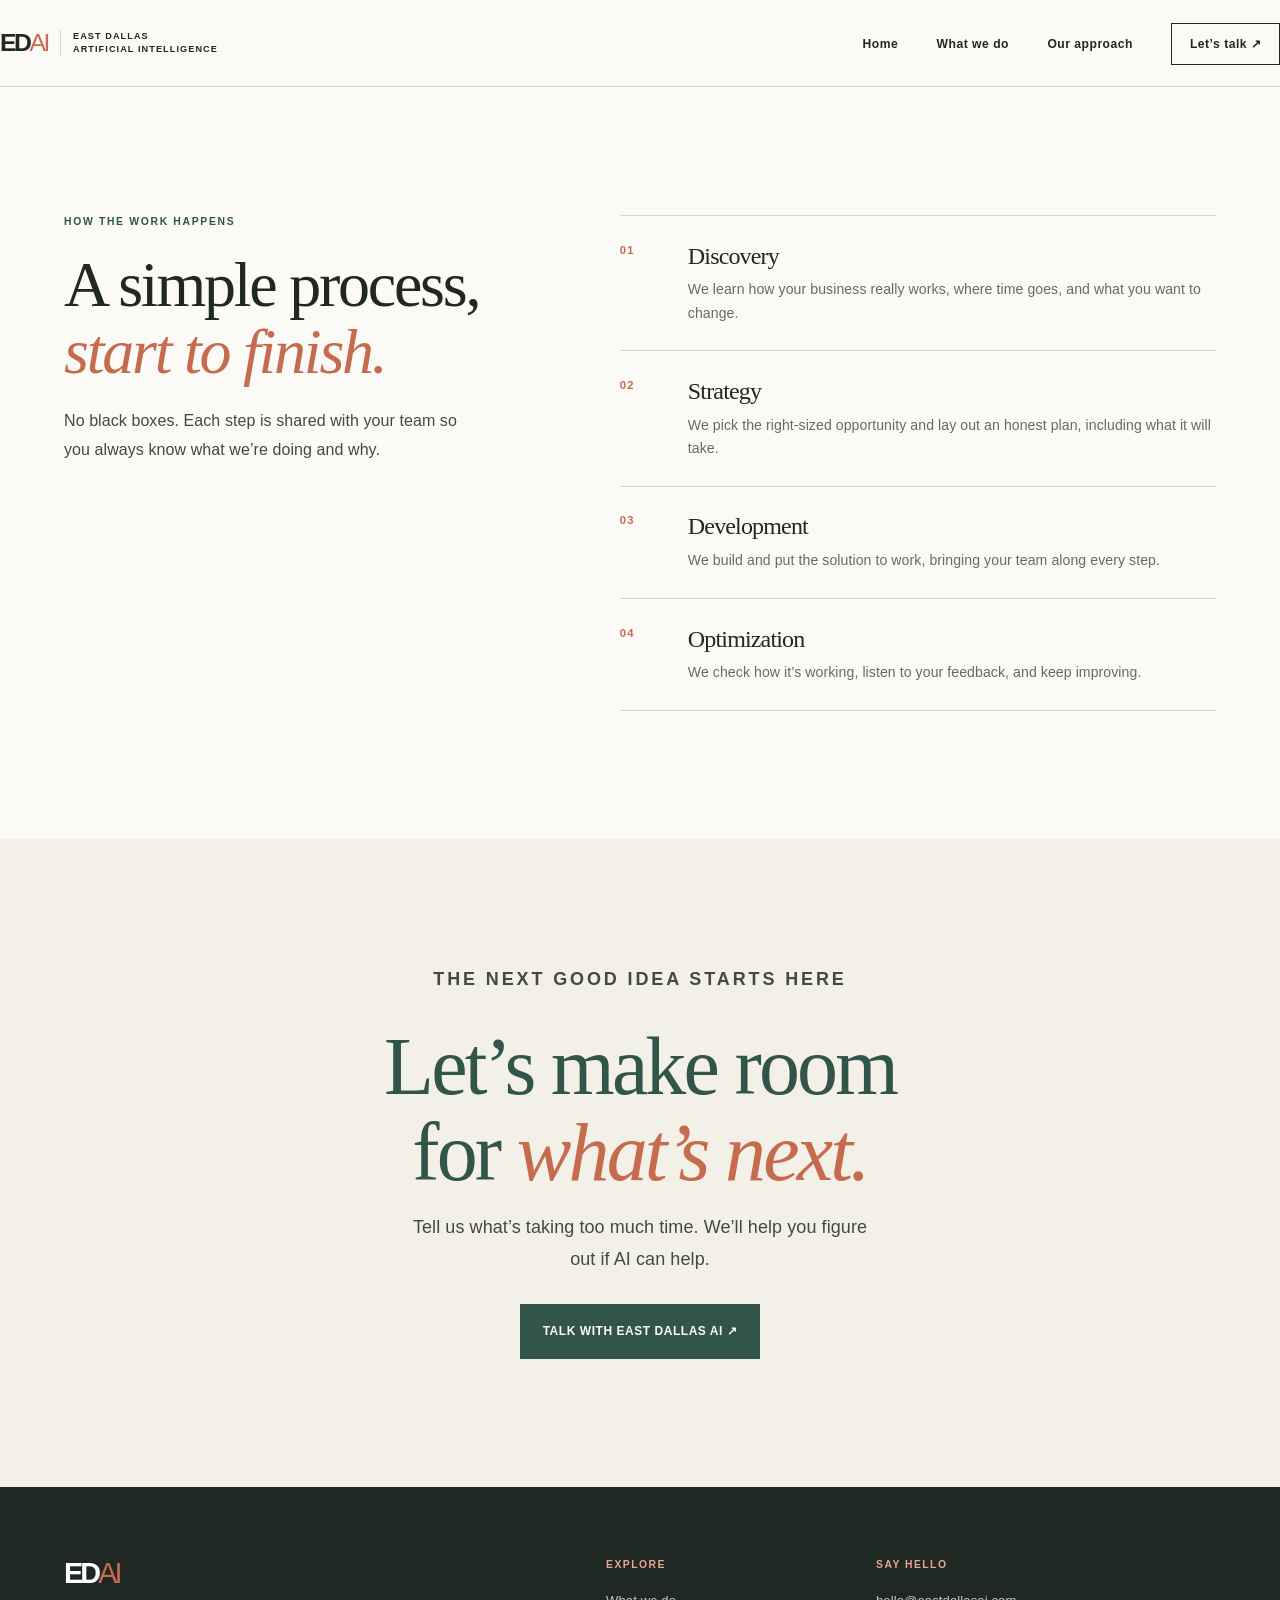
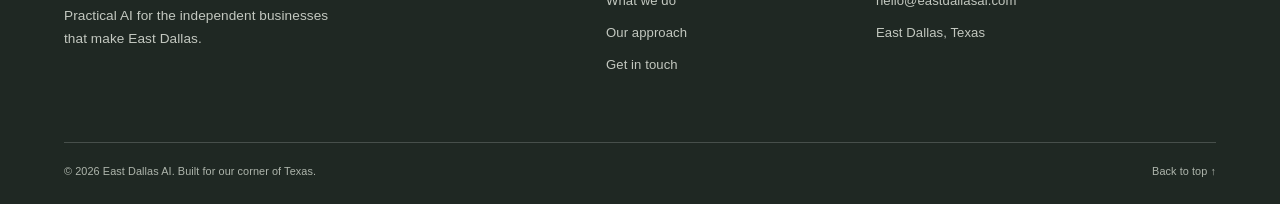
==== commit 9f0a2268: "Remove Approach page intro section Co-authored-by: APV110 <14982075+APV110@users.noreply.github.com>" ====
--- a/docs/about.html
+++ b/docs/about.html
@@ -28,22 +28,11 @@
     </header>
 
     <main>
-        <section class="intro-section">
-            <div class="container intro-grid">
-                <p class="eyebrow">Our approach</p>
-                <div>
-                    <h1>Practical AI,<br><em>built with you.</em></h1>
-                    <p class="intro-copy">We’re a local partner for small businesses. We start with a real problem, keep the work transparent, and only build what actually helps your team.</p>
-                    <a class="text-link" href="mailto:hello@eastdallasai.com">Start a conversation <span aria-hidden="true">↗</span></a>
-                </div>
-            </div>
-        </section>
-
         <section class="process-section">
             <div class="container process-layout">
                 <div>
                     <p class="eyebrow">How the work happens</p>
-                    <h2>A simple process,<br><em>start to finish.</em></h2>
+                    <h1>A simple process,<br><em>start to finish.</em></h1>
                     <p>No black boxes. Each step is shared with your team so you always know what we’re doing and why.</p>
                 </div>
                 <div class="process-list">
--- a/docs/styles.css
+++ b/docs/styles.css
@@ -1351,6 +1351,7 @@
 .intro-grid h2,
 .section-heading h2,
 .neighborhood-copy h2,
+.process-layout h1,
 .process-layout h2,
 .home-cta h2 {
     margin: 0 0 1.35rem;
@@ -1361,6 +1362,7 @@
 .intro-grid h2 em,
 .section-heading h2 em,
 .neighborhood-copy h2 em,
+.process-layout h1 em,
 .process-layout h2 em,
 .home-cta h2 em {
     color: var(--color-accent);
@@ -1903,6 +1905,7 @@
     .intro-grid h2,
     .section-heading h2,
     .neighborhood-copy h2,
+    .process-layout h1,
     .process-layout h2 {
         font-size: clamp(2.65rem, 12vw, 4rem);
     }
